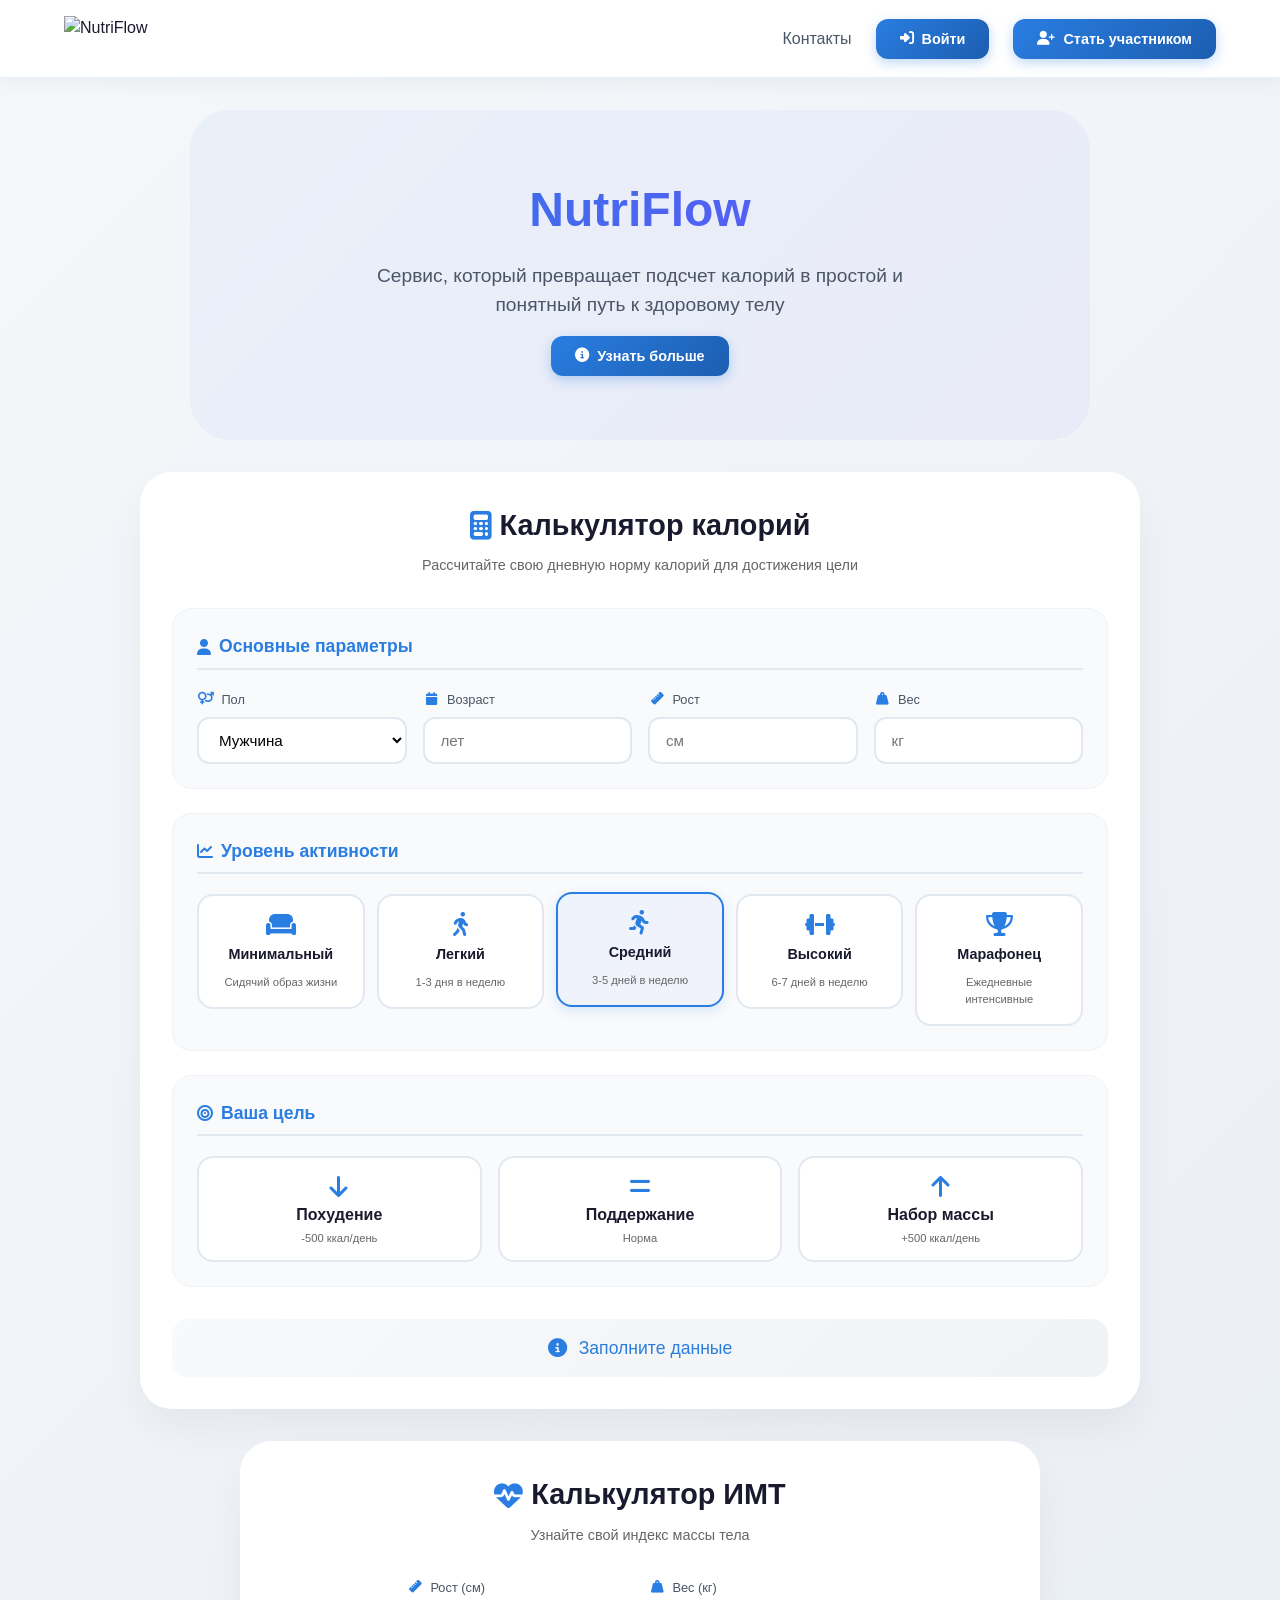
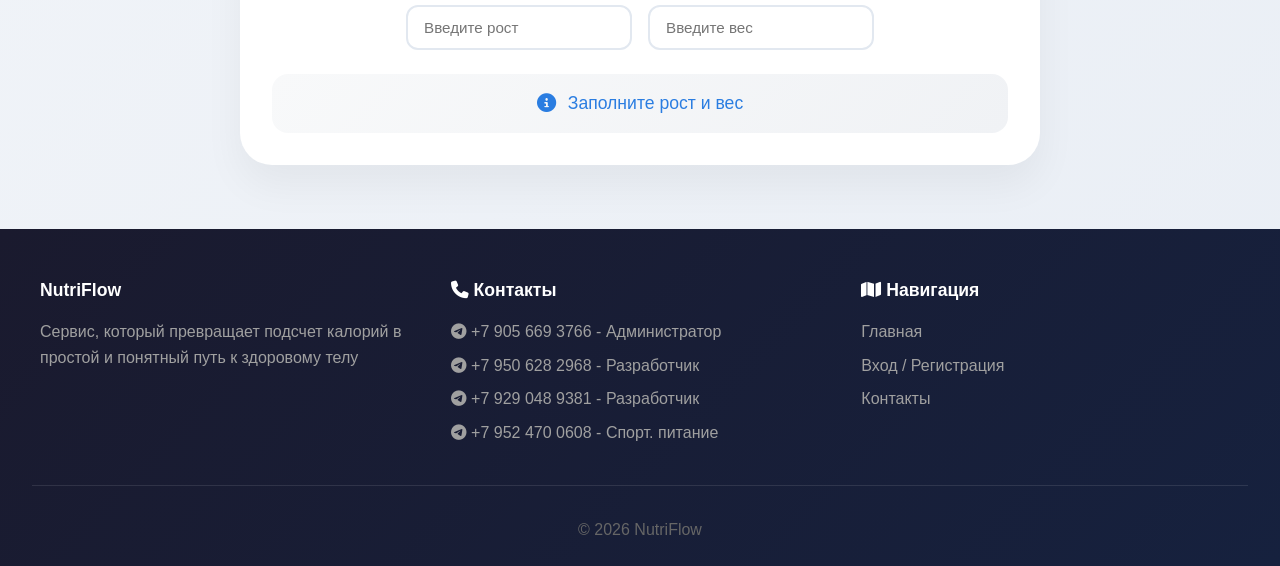
==== index.html @ 7f97b666 "Файлы сайта NutryFlow" ====
<!DOCTYPE html>
<html lang="ru">
<head>

    <meta charset="UTF-8">
    <title>NutriFlow - Здоровое питание и фитнес</title>
    <link rel="stylesheet" href="style.css">
    <link rel="icon" type="image/png" href="https://bowbokskvpwlpkggswao.supabase.co/storage/v1/object/public/image/favico.png">
    <link rel="stylesheet" href="https://cdnjs.cloudflare.com/ajax/libs/font-awesome/6.4.0/css/all.min.css">
</head>
<body>

<header>
        <div class="logo">
        <img src="https://bowbokskvpwlpkggswao.supabase.co/storage/v1/object/public/image/LOGO2.png" alt="NutriFlow">
    </div>
    <nav>
        <a href="#contacts" id="contactsLink">Контакты</a>
        <button class="btn btn-outline" onclick="location.href='login.html'"><i class="fas fa-sign-in-alt"></i> Войти</button>
        <button class="btn" onclick="location.href='login.html'"><i class="fas fa-user-plus"></i> Стать участником</button>
    </nav>
</header>

<section class="hero">
    <h1>NutriFlow</h1>
    <p>Cервис, который превращает подсчет калорий в простой и понятный путь к здоровому телу</p>
    <button class="btn" id="learnMoreBtn"><i class="fas fa-info-circle"></i> Узнать больше</button>
</section>

<section class="calculator">
    <div class="calculator-header">
        <h2><i class="fas fa-calculator"></i> Калькулятор калорий</h2>
        <p class="calculator-subtitle">Рассчитайте свою дневную норму калорий для достижения цели</p>
    </div>
    
    <div class="calculator-grid">
        <!-- Блок 1: Основные параметры -->
        <div class="calc-block">
            <h3><i class="fas fa-user"></i> Основные параметры</h3>
            <div class="input-group">
                <div class="input-field">
                    <label><i class="fas fa-venus-mars"></i> Пол</label>
                    <select id="gender">
                        <option value="male">Мужчина</option>
                        <option value="female">Женщина</option>
                    </select>
                </div>
                <div class="input-field">
                    <label><i class="fas fa-calendar"></i> Возраст</label>
                    <input type="number" id="age" placeholder="лет">
                </div>
                <div class="input-field">
                    <label><i class="fas fa-ruler"></i> Рост</label>
                    <input type="number" id="height" placeholder="см">
                </div>
                <div class="input-field">
                    <label><i class="fas fa-weight-hanging"></i> Вес</label>
                    <input type="number" id="weight" placeholder="кг">
                </div>
            </div>
        </div>

        <!-- Блок 2: Уровень активности -->
        <div class="calc-block">
            <h3><i class="fas fa-chart-line"></i> Уровень активности</h3>
            <div class="activity-options">
                <label class="activity-option">
                    <input type="radio" name="activity" value="1.2">
                    <span class="option-content">
                        <i class="fas fa-couch"></i>
                        <strong>Минимальный</strong>
                        <small>Сидячий образ жизни</small>
                    </span>
                </label>
                <label class="activity-option">
                    <input type="radio" name="activity" value="1.375">
                    <span class="option-content">
                        <i class="fas fa-walking"></i>
                        <strong>Легкий</strong>
                        <small>1-3 дня в неделю</small>
                    </span>
                </label>
                <label class="activity-option">
                    <input type="radio" name="activity" value="1.55" checked>
                    <span class="option-content">
                        <i class="fas fa-running"></i>
                        <strong>Средний</strong>
                        <small>3-5 дней в неделю</small>
                    </span>
                </label>
                <label class="activity-option">
                    <input type="radio" name="activity" value="1.725">
                    <span class="option-content">
                        <i class="fas fa-dumbbell"></i>
                        <strong>Высокий</strong>
                        <small>6-7 дней в неделю</small>
                    </span>
                </label>
                <label class="activity-option">
                    <input type="radio" name="activity" value="1.9">
                    <span class="option-content">
                        <i class="fas fa-trophy"></i>
                        <strong>Марафонец</strong>
                        <small>Ежедневные интенсивные</small>
                    </span>
                </label>
            </div>
        </div>

        <!-- Блок 3: Цель -->
        <div class="calc-block">
            <h3><i class="fas fa-bullseye"></i> Ваша цель</h3>
            <div class="goal-options">
                <button class="goal-btn" data-goal="lose" id="goalLose">
                    <i class="fas fa-arrow-down"></i>
                    <span>Похудение</span>
                    <small>-500 ккал/день</small>
                </button>
                <button class="goal-btn" data-goal="maintain" id="goalMaintain">
                    <i class="fas fa-equals"></i>
                    <span>Поддержание</span>
                    <small>Норма</small>
                </button>
                <button class="goal-btn" data-goal="gain" id="goalGain">
                    <i class="fas fa-arrow-up"></i>
                    <span>Набор массы</span>
                    <small>+500 ккал/день</small>
                </button>
            </div>
        </div>
    </div>
    
    <div class="calculator-action">
        </button>
        <div id="result" class="result-box">
            <i class="fas fa-info-circle"></i> Заполните данные
        </div>
    </div>
</section>

<section class="bmi">
    <div class="calculator-header">
        <h2><i class="fas fa-heartbeat"></i> Калькулятор ИМТ</h2>
        <p class="calculator-subtitle">Узнайте свой индекс массы тела</p>
    </div>
    
    <div class="bmi-inputs">
        <div class="input-field">
            <label><i class="fas fa-ruler"></i> Рост (см)</label>
            <input type="number" id="bmiHeight" placeholder="Введите рост">
        </div>
        <div class="input-field">
            <label><i class="fas fa-weight-hanging"></i> Вес (кг)</label>
            <input type="number" id="bmiWeight" placeholder="Введите вес">
        </div>
    </div>
    
    <div id="bmiResult" class="result-box">
        <i class="fas fa-info-circle"></i> Заполните рост и вес
    </div>
</section>

<!-- Модальное окно -->
<div id="infoModal" class="modal">
    <div class="modal-content">
        <div class="modal-header">
            <h2><i class="fas fa-info-circle"></i> Как работает калькулятор</h2>
            <span class="close-modal">&times;</span>
        </div>
        <div class="modal-body">
            <p>Калькулятор использует формулу Mifflin-St. Jeor для расчета базального обмена веществ (BMR) — количество калорий, необходимых организму в состоянии покоя.</p>
            
            <h3>Формула расчета:</h3>
            <div class="formula-card">
                <p><strong>Мужчины:</strong> BMR = 10 × вес(кг) + 6.25 × рост(см) - 5 × возраст(лет) + 5</p>
                <p><strong>Женщины:</strong> BMR = 10 × вес(кг) + 6.25 × рост(см) - 5 × возраст(лет) - 161</p>
            </div>
            
            <h3>Коэффициент активности:</h3>
            <ul class="info-list">
                <li><span class="badge">1.2</span> Минимальный — сидячий образ жизни</li>
                <li><span class="badge">1.375</span> Легкий — 1-3 дня в неделю</li>
                <li><span class="badge">1.55</span> Средний — 3-5 дней в неделю</li>
                <li><span class="badge">1.725</span> Высокий — 6-7 дней в неделю</li>
                <li><span class="badge">1.9</span> Марафонец — ежедневные интенсивные тренировки</li>
            </ul>
            
            <h3>Корректировка по цели:</h3>
            <ul class="info-list">
                <li><i class="fas fa-arrow-down"></i> Похудение: -500 ккал от суточной нормы</li>
                <li><i class="fas fa-arrow-up"></i> Набор массы: +500 ккал</li>
                <li><i class="fas fa-equals"></i> Поддержание: норма без изменений</li>
            </ul>
            
            <h3><i class="fas fa-weight-scale"></i> Индекс массы тела (ИМТ)</h3>
            <p>ИМТ = вес(кг) / (рост(м) × рост(м))</p>
            <div class="bmi-info">
                <span class="bmi-badge under">&lt; 18.5 — Недостаточный вес</span>
                <span class="bmi-badge normal">18.5–24.9 — Норма</span>
                <span class="bmi-badge over">25–29.9 — Избыточный вес</span>
                <span class="bmi-badge obese">≥ 30 — Ожирение</span>
            </div>
            
            <div class="info-note">
                <i class="fas fa-star"></i>
                <p><strong>Хотите сохранить результаты?</strong> Зарегистрируйтесь, чтобы отслеживать свой прогресс и получать персональные рекомендации!</p>
            </div>
        </div>
        <div class="modal-footer">
            <button class="btn close-modal-btn">Закрыть</button>
            <button class="btn btn-primary" onclick="location.href='login.html'"><i class="fas fa-user-plus"></i> Присоединиться</button>
        </div>
    </div>
</div>

<footer id="contacts">
    <div class="footer-content">
        <div class="footer-section">
            <h3>NutriFlow</h3>
            <p>Сервис, который превращает подсчет калорий в простой и понятный путь к здоровому телу</p>
        </div>
        <div class="footer-section">
            <h3><i class="fas fa-phone"></i> Контакты</h3>
            <p><i class="fab fa-telegram"></i> +7 905 669 3766 - Администратор</p>
            <p><i class="fab fa-telegram"></i> +7 950 628 2968 - Разработчик</p>
            <p><i class="fab fa-telegram"></i> +7 929 048 9381 - Разработчик</p>
            <p><i class="fab fa-telegram"></i> +7 952 470 0608 - Спорт. питание</p>
        </div>
        <div class="footer-section">
            <h3><i class="fas fa-map"></i> Навигация</h3>
            <p><a href="index.html">Главная</a></p>
            <p><a href="login.html">Вход / Регистрация</a></p>
            <p><a href="#contacts">Контакты</a></p>
        </div>
    </div>
    <div class="footer-bottom">
        <p>© 2026 NutriFlow</p>
    </div>
</footer>

<script>
    // ============================================
    // NutriFlow - Главная страница (неавторизованный пользователь)
    // Полностью переписанный скрипт
    // ============================================

    // ------------------- Глобальные переменные -------------------
    let currentGoal = 'maintain';

    // ------------------- DOM элементы -------------------
    const DOM = {
        // Элементы калькулятора калорий
        gender: document.getElementById('gender'),
        age: document.getElementById('age'),
        height: document.getElementById('height'),
        weight: document.getElementById('weight'),
        calcBtn: document.getElementById('calcCaloriesBtn'),
        result: document.getElementById('result'),
        
        // Элементы калькулятора ИМТ
        bmiHeight: document.getElementById('bmiHeight'),
        bmiWeight: document.getElementById('bmiWeight'),
        bmiBtn: document.getElementById('calcBmiBtn'),
        bmiResult: document.getElementById('bmiResult'),
        
        // Кнопки целей
        goalLose: document.getElementById('goalLose'),
        goalMaintain: document.getElementById('goalMaintain'),
        goalGain: document.getElementById('goalGain'),
        
        // Активность (радиокнопки)
        activityRadios: document.querySelectorAll('input[name="activity"]'),
        
        // Модальное окно
        modal: document.getElementById('infoModal'),
        learnMoreBtn: document.getElementById('learnMoreBtn'),
        closeModalBtns: document.querySelectorAll('.close-modal, .close-modal-btn')
    };

    // ------------------- Инициализация -------------------
    function init() {
        setupEventListeners();
        setupModal();
        setupContactsScroll();
    }

    // ------------------- Настройка обработчиков -------------------
    function setupEventListeners() {
        if (DOM.calcBtn) DOM.calcBtn.addEventListener('click', calculateCalories);
        if (DOM.bmiBtn) DOM.bmiBtn.addEventListener('click', calculateBMI);
        
        if (DOM.goalLose) DOM.goalLose.addEventListener('click', () => setGoal('lose'));
        if (DOM.goalMaintain) DOM.goalMaintain.addEventListener('click', () => setGoal('maintain'));
        if (DOM.goalGain) DOM.goalGain.addEventListener('click', () => setGoal('gain'));
        
        // Автоматический расчет при изменении полей
        const autoCalcFields = [DOM.age, DOM.height, DOM.weight];
        autoCalcFields.forEach(field => {
            if (field) {
                field.addEventListener('input', () => {
                    if (DOM.age.value && DOM.height.value && DOM.weight.value) {
                        calculateCalories();
                    }
                });
            }
        });
        
        // Автоматический расчет ИМТ
        [DOM.bmiHeight, DOM.bmiWeight].forEach(field => {
            if (field) {
                field.addEventListener('input', () => {
                    if (DOM.bmiHeight.value && DOM.bmiWeight.value) {
                        calculateBMI();
                    }
                });
            }
        });
        
        // При изменении активности пересчитываем калории
        DOM.activityRadios.forEach(radio => {
            radio.addEventListener('change', () => {
                if (DOM.age.value && DOM.height.value && DOM.weight.value) {
                    calculateCalories();
                }
            });
        });
    }

    // ------------------- Установка цели -------------------
    function setGoal(goal) {
        currentGoal = goal;
        
        if (DOM.goalLose) DOM.goalLose.classList.toggle('active', goal === 'lose');
        if (DOM.goalMaintain) DOM.goalMaintain.classList.toggle('active', goal === 'maintain');
        if (DOM.goalGain) DOM.goalGain.classList.toggle('active', goal === 'gain');
        
        if (DOM.age.value && DOM.height.value && DOM.weight.value) {
            calculateCalories();
        }
    }

    // Получение выбранного уровня активности
    function getActivityValue() {
        const selected = document.querySelector('input[name="activity"]:checked');
        return selected ? parseFloat(selected.value) : 1.55;
    }

    // ------------------- Расчет калорий -------------------
    function calculateCalories() {
        const gender = DOM.gender?.value;
        const age = parseInt(DOM.age?.value);
        const height = parseInt(DOM.height?.value);
        const weight = parseInt(DOM.weight?.value);
        const activity = getActivityValue();
        
        if (!age || !height || !weight) {
            showResult('result', 'warning', 'Заполните все поля (возраст, рост, вес)');
            return;
        }
        
        if (age <= 0 || height <= 0 || weight <= 0) {
            showResult('result', 'warning', 'Значения должны быть больше нуля');
            return;
        }
        
        if (age > 120) {
            showResult('result', 'warning', 'Пожалуйста, введите корректный возраст');
            return;
        }
        
        let bmr;
        if (gender === 'male') {
            bmr = 10 * weight + 6.25 * height - 5 * age + 5;
        } else {
            bmr = 10 * weight + 6.25 * height - 5 * age - 161;
        }
        
        let calories = bmr * activity;
        
        const goalAdjustments = { lose: -500, gain: 500, maintain: 0 };
        calories += goalAdjustments[currentGoal] || 0;
        calories = Math.max(calories, 1200);
        
        const goalText = { lose: 'для похудения', gain: 'для набора массы', maintain: 'для поддержания веса' };
        
        showResult('result', 'success', `
            <i class="fas fa-fire"></i> 
            Ваша дневная норма: <strong>${Math.round(calories)}</strong> ккал 
            <span style="font-size:0.8rem; opacity:0.8;">${goalText[currentGoal]}</span>
        `);
    }

    // ------------------- Расчет ИМТ -------------------
    function calculateBMI() {
        const height = parseInt(DOM.bmiHeight?.value);
        const weight = parseInt(DOM.bmiWeight?.value);
        
        if (!height || !weight) {
            showResult('bmiResult', 'warning', 'Заполните рост и вес');
            return;
        }
        
        if (height <= 0 || weight <= 0) {
            showResult('bmiResult', 'warning', 'Значения должны быть больше нуля');
            return;
        }
        
        if (height > 300 || weight > 500) {
            showResult('bmiResult', 'warning', 'Пожалуйста, введите корректные значения');
            return;
        }
        
        const heightMeters = height / 100;
        const bmi = weight / (heightMeters * heightMeters);
        
        let category, icon, color;
        if (bmi < 18.5) {
            category = 'Недостаточный вес';
            icon = 'fa-exclamation-circle';
            color = '#856404';
        } else if (bmi < 25) {
            category = 'Нормальный вес';
            icon = 'fa-smile';
            color = '#28a745';
        } else if (bmi < 30) {
            category = 'Избыточный вес';
            icon = 'fa-exclamation-triangle';
            color = '#fd7e14';
        } else {
            category = 'Ожирение';
            icon = 'fa-heartbeat';
            color = '#dc3545';
        }
        
        showResult('bmiResult', 'success', `
            <i class="fas ${icon}" style="color: ${color};"></i> 
            Ваш ИМТ: <strong>${bmi.toFixed(1)}</strong> 
            <span style="background: ${color}20; color: ${color}; padding: 0.2rem 0.6rem; border-radius: 20px; font-size:0.8rem;">${category}</span>
        `);
    }

    // ------------------- Вывод результата -------------------
    function showResult(elementId, type, message) {
        const element = document.getElementById(elementId);
        if (!element) return;
        
        const styles = {
            warning: { background: '#fff3cd', color: '#856404' },
            success: { background: '#e8f0fe', color: '#2a7de1' }
        };
        
        const style = styles[type] || styles.success;
        
        element.innerHTML = message;
        element.style.background = style.background;
        element.style.color = style.color;
        element.style.padding = '1rem';
        element.style.borderRadius = '16px';
        element.style.display = 'block';
    }

    // ------------------- Модальное окно -------------------
    function setupModal() {
        if (!DOM.modal) return;
        
        if (DOM.learnMoreBtn) {
            DOM.learnMoreBtn.addEventListener('click', () => DOM.modal.classList.add('show'));
        }
        
        DOM.closeModalBtns.forEach(btn => {
            btn.addEventListener('click', () => DOM.modal.classList.remove('show'));
        });
        
        window.addEventListener('click', (e) => {
            if (e.target === DOM.modal) DOM.modal.classList.remove('show');
        });
    }

    // ------------------- Прокрутка к контактам -------------------
    function setupContactsScroll() {
        const contactsLink = document.getElementById('contactsLink');
        if (contactsLink) {
            contactsLink.addEventListener('click', (e) => {
                e.preventDefault();
                const footer = document.querySelector('footer');
                if (footer) {
                    footer.scrollIntoView({ behavior: 'smooth' });
                }
            });
        }
    }

    // ------------------- Запуск -------------------
    document.addEventListener('DOMContentLoaded', init);
</script>
</body>
</html>
---- style.css ----
/* ===== RESET & BASE ===== */
* {
    margin: 0;
    padding: 0;
    box-sizing: border-box;
}

body {
    font-family: 'Inter', -apple-system, BlinkMacSystemFont, 'Segoe UI', Roboto, sans-serif;
    background: linear-gradient(135deg, #f5f7fa 0%, #e9eef5 100%);
    color: #1a1a2e;
    line-height: 1.5;
    min-height: 100vh;
}

/* ===== HEADER ===== */
header {
    display: flex;
    justify-content: space-between;
    align-items: center;
    padding: 1rem 5%;
    background: rgba(255, 255, 255, 0.95);
    backdrop-filter: blur(10px);
    box-shadow: 0 4px 20px rgba(0, 0, 0, 0.05);
    position: sticky;
    top: 0;
    z-index: 1000;
    border-bottom: 1px solid rgba(42, 125, 225, 0.1);
}

.logo {
    display: flex;
    align-items: center;
}

.logo img {
    height: 45px;
    width: auto;
    transition: transform 0.3s ease;
}

.logo img:hover {
    transform: scale(1.05);
}

nav {
    display: flex;
    align-items: center;
    gap: 1.5rem;
    flex-wrap: wrap;
}

nav a {
    text-decoration: none;
    color: #4a5568;
    font-weight: 500;
    transition: all 0.3s ease;
    position: relative;
}

nav a:hover,
nav a.active {
    color: #2a7de1;
}

nav a::after {
    content: '';
    position: absolute;
    bottom: -5px;
    left: 0;
    width: 0;
    height: 2px;
    background: linear-gradient(135deg, #2a7de1, #6b4eff);
    transition: width 0.3s ease;
}

nav a:hover::after,
nav a.active::after {
    width: 100%;
}

/* ===== BUTTONS ===== */
.btn {
    background: linear-gradient(135deg, #2a7de1, #1c5eb0);
    color: white;
    border: none;
    padding: 0.75rem 1.5rem;
    border-radius: 12px;
    cursor: pointer;
    font-size: 0.9rem;
    font-weight: 600;
    transition: all 0.3s ease;
    box-shadow: 0 4px 12px rgba(42, 125, 225, 0.3);
    display: inline-flex;
    align-items: center;
    gap: 0.5rem;
}

.btn:hover {
    transform: translateY(-2px);
    box-shadow: 0 6px 20px rgba(42, 125, 225, 0.4);
}

.btn:active {
    transform: translateY(0);
}

/* ===== HERO SECTION ===== */
.hero {
    text-align: center;
    padding: 4rem 2rem;
    max-width: 900px;
    margin: 2rem auto;
    background: linear-gradient(135deg, rgba(42, 125, 225, 0.05), rgba(107, 78, 255, 0.05));
    border-radius: 40px;
}

.hero h1 {
    font-size: 3rem;
    font-weight: 800;
    background: linear-gradient(135deg, #2a7de1, #6b4eff);
    -webkit-background-clip: text;
    background-clip: text;
    color: transparent;
    margin-bottom: 1rem;
}

.hero p {
    font-size: 1.2rem;
    color: #4a5568;
    max-width: 600px;
    margin: 1rem auto;
}

/* ===== CALCULATOR SECTION ===== */
.calculator,
.bmi {
    text-align: center;
    padding: 2rem;
    max-width: 800px;
    margin: 2rem auto;
    background: white;
    border-radius: 32px;
    box-shadow: 0 20px 40px rgba(0, 0, 0, 0.05);
    transition: transform 0.3s ease;
}

.calculator:hover,
.bmi:hover {
    transform: translateY(-5px);
}

.calculator h2,
.bmi h2 {
    font-size: 1.8rem;
    font-weight: 700;
    color: #1a1a2e;
    margin-bottom: 1.5rem;
    display: flex;
    align-items: center;
    justify-content: center;
    gap: 0.5rem;
}

.calculator h2 i,
.bmi h2 i {
    color: #2a7de1;
}

.inputs,
.goals,
.bmi-inputs {
    display: flex;
    justify-content: center;
    gap: 1rem;
    margin-bottom: 1.5rem;
    flex-wrap: wrap;
}

input,
select {
    padding: 0.75rem 1rem;
    border-radius: 12px;
    border: 2px solid #e2e8f0;
    font-size: 1rem;
    transition: all 0.3s ease;
    background: white;
    flex: 1;
    min-width: 120px;
}

input:focus,
select:focus {
    outline: none;
    border-color: #2a7de1;
    box-shadow: 0 0 0 3px rgba(42, 125, 225, 0.1);
}

.goals button {
    padding: 0.75rem 1.5rem;
    border-radius: 40px;
    border: 2px solid #e2e8f0;
    background: white;
    cursor: pointer;
    font-weight: 600;
    transition: all 0.3s ease;
    flex: 1;
}

.goals button:hover,
.goals button.active {
    background: linear-gradient(135deg, #2a7de1, #6b4eff);
    border-color: transparent;
    color: white;
    transform: translateY(-2px);
}

.result-box {
    margin-top: 1.5rem;
    padding: 1rem;
    font-size: 1.2rem;
    background: linear-gradient(135deg, #f8f9fa, #f0f2f5);
    border-radius: 16px;
    color: #2a7de1;
    font-weight: 500;
}

.result-box strong {
    font-size: 1.5rem;
    color: #2a7de1;
}

/* ===== MODAL WINDOW ===== */
.modal {
    display: none;
    position: fixed;
    top: 0;
    left: 0;
    width: 100%;
    height: 100%;
    background: rgba(0, 0, 0, 0.8);
    z-index: 2000;
    align-items: center;
    justify-content: center;
    opacity: 0;
    transition: opacity 0.3s ease;
}

.modal.show {
    display: flex;
    opacity: 1;
}

.modal-content {
    background: white;
    max-width: 700px;
    width: 90%;
    max-height: 85vh;
    border-radius: 32px;
    overflow: hidden;
    animation: modalSlideIn 0.3s ease;
}

@keyframes modalSlideIn {
    from {
        transform: translateY(-50px);
        opacity: 0;
    }
    to {
        transform: translateY(0);
        opacity: 1;
    }
}

.modal-header {
    display: flex;
    justify-content: space-between;
    align-items: center;
    padding: 1.5rem;
    background: linear-gradient(135deg, #2a7de1, #6b4eff);
    color: white;
}

.modal-header h2 {
    margin: 0;
    font-size: 1.5rem;
    color: white;
    display: flex;
    align-items: center;
    gap: 0.5rem;
}

.close-modal {
    font-size: 2rem;
    cursor: pointer;
    transition: transform 0.3s;
    line-height: 1;
}

.close-modal:hover {
    transform: scale(1.1);
}

.modal-body {
    padding: 1.5rem;
    max-height: 60vh;
    overflow-y: auto;
}

.modal-body h3 {
    margin: 1.5rem 0 0.75rem;
    color: #2a7de1;
    display: flex;
    align-items: center;
    gap: 0.5rem;
}

.modal-body p {
    color: #4a5568;
    line-height: 1.6;
    margin-bottom: 0.75rem;
}

.formula-card {
    background: #f8f9fa;
    padding: 1rem;
    border-radius: 16px;
    margin: 1rem 0;
    border-left: 4px solid #2a7de1;
}

.info-list {
    list-style: none;
    padding: 0;
    margin: 0.75rem 0;
}

.info-list li {
    padding: 0.5rem 0;
    display: flex;
    align-items: center;
    gap: 0.75rem;
    border-bottom: 1px solid #e2e8f0;
}

.badge {
    background: #2a7de1;
    color: white;
    padding: 0.2rem 0.6rem;
    border-radius: 20px;
    font-size: 0.8rem;
    font-weight: 600;
    min-width: 45px;
    text-align: center;
}

.bmi-info {
    display: flex;
    flex-wrap: wrap;
    gap: 0.5rem;
    margin-top: 1rem;
}

.bmi-badge {
    padding: 0.5rem 1rem;
    border-radius: 20px;
    font-size: 0.8rem;
    font-weight: 500;
}

.bmi-badge.under { background: #fff3cd; color: #856404; }
.bmi-badge.normal { background: #d4edda; color: #155724; }
.bmi-badge.over { background: #fff3cd; color: #856404; }
.bmi-badge.obese { background: #f8d7da; color: #721c24; }

.modal-footer {
    padding: 1rem 1.5rem;
    border-top: 1px solid #e2e8f0;
    text-align: right;
}

/* ===== FOOTER ===== */
footer {
    background: linear-gradient(135deg, #1a1a2e, #16213e);
    color: white;
    padding: 3rem 2rem 1.5rem;
    margin-top: 4rem;
}

.footer-content {
    max-width: 1200px;
    margin: 0 auto;
    display: grid;
    grid-template-columns: repeat(auto-fit, minmax(250px, 1fr));
    gap: 2rem;
}

.footer-section h3 {
    color: white;
    margin-bottom: 1rem;
    font-size: 1.1rem;
}

.footer-section p {
    color: #a0a0a0;
    line-height: 1.6;
    margin-bottom: 0.5rem;
}

.footer-section a {
    color: #a0a0a0;
    text-decoration: none;
    transition: color 0.3s;
}

.footer-section a:hover {
    color: #2a7de1;
}

.footer-bottom {
    text-align: center;
    padding-top: 2rem;
    margin-top: 2rem;
    border-top: 1px solid rgba(255, 255, 255, 0.1);
    color: #666;
}

/* ===== PROFILE PAGE (сохраняем существующие стили) ===== */
.profile-main {
    max-width: 1400px;
    margin: 2rem auto;
    padding: 0 2rem;
}

.profile-grid {
    display: grid;
    grid-template-columns: repeat(3, 1fr);
    gap: 1.5rem;
    margin-bottom: 2rem;
}

.profile-card {
    background: white;
    border-radius: 24px;
    padding: 1.5rem;
    box-shadow: 0 10px 30px rgba(0, 0, 0, 0.05);
    transition: all 0.3s ease;
}

.profile-card:hover {
    transform: translateY(-5px);
}

.card-header {
    display: flex;
    justify-content: space-between;
    align-items: center;
    margin-bottom: 1.5rem;
    padding-bottom: 1rem;
    border-bottom: 2px solid #f0f0f0;
}

.edit-toggle {
    background: none;
    border: none;
    color: #2a7de1;
    cursor: pointer;
    font-size: 0.85rem;
    padding: 0.5rem 1rem;
    border-radius: 20px;
    transition: all 0.3s;
}

.edit-toggle:hover {
    background: #eef2f7;
}

.form-group {
    margin-bottom: 1rem;
}

.form-row {
    display: grid;
    grid-template-columns: 1fr 1fr;
    gap: 1rem;
    margin-bottom: 1rem;
}

.form-group label {
    display: block;
    font-size: 0.8rem;
    color: #666;
    margin-bottom: 0.25rem;
}

.form-group input,
.form-group select {
    width: 100%;
    padding: 0.75rem;
    border: 2px solid #e2e8f0;
    border-radius: 12px;
    font-size: 0.9rem;
}

.result-item {
    text-align: center;
    padding: 1.5rem;
    background: linear-gradient(135deg, #f8f9fa, #f0f2f5);
    border-radius: 20px;
    margin-bottom: 1rem;
}

.result-value {
    font-size: 2.5rem;
    font-weight: bold;
    background: linear-gradient(135deg, #2a7de1, #6b4eff);
    -webkit-background-clip: text;
    background-clip: text;
    color: transparent;
}

.calorie-box {
    text-align: center;
    padding: 1.5rem;
    background: linear-gradient(135deg, #2a7de1, #6b4eff);
    border-radius: 20px;
    color: white;
    margin-bottom: 1.5rem;
}

.calorie-value {
    font-size: 2.5rem;
    font-weight: bold;
}

.macros-grid {
    display: grid;
    grid-template-columns: repeat(3, 1fr);
    gap: 1rem;
    margin-bottom: 1.5rem;
}

.macro-item {
    display: flex;
    align-items: center;
    gap: 0.75rem;
    padding: 1rem;
    border-radius: 16px;
    transition: transform 0.3s;
}

.macro-item:hover {
    transform: translateY(-3px);
}

.macro-item.protein { background: linear-gradient(135deg, #ff6b6b, #ff4d4d); color: white; }
.macro-item.carbs { background: linear-gradient(135deg, #4ecdc4, #2cb1a8); color: white; }
.macro-item.fats { background: linear-gradient(135deg, #ffe66d, #ffd93d); color: #333; }

.macro-value {
    font-size: 1.2rem;
    font-weight: bold;
}

.info-grid {
    display: grid;
    grid-template-columns: repeat(3, 1fr);
    gap: 1.5rem;
    margin-top: 2rem;
}

.info-block {
    background: white;
    border-radius: 20px;
    padding: 1.5rem;
    box-shadow: 0 5px 15px rgba(0, 0, 0, 0.05);
}

.bmi-scale {
    display: flex;
    gap: 0.5rem;
    margin-top: 1rem;
}

.bmi-scale-item {
    flex: 1;
    text-align: center;
    padding: 0.5rem;
    font-size: 0.7rem;
    border-radius: 8px;
    color: white;
}

.bmi-scale-item.under { background: #856404; }
.bmi-scale-item.normal { background: #28a745; }
.bmi-scale-item.over { background: #fd7e14; }
.bmi-scale-item.obese { background: #dc3545; }

/* ===== SUPPLEMENTS & MARATHONS ===== */
.supplements-categories,
.goals-grid {
    display: grid;
    grid-template-columns: repeat(auto-fit, minmax(280px, 1fr));
    gap: 1.5rem;
}

.category-card,
.goal-card {
    background: white;
    border-radius: 20px;
    padding: 2rem;
    text-align: center;
    cursor: pointer;
    transition: all 0.3s ease;
    box-shadow: 0 5px 20px rgba(0, 0, 0, 0.05);
}

.category-card:hover,
.goal-card:hover {
    transform: translateY(-5px);
    box-shadow: 0 15px 35px rgba(42, 125, 225, 0.2);
}

.category-icon i,
.goal-icon {
    font-size: 2.5rem;
    color: #2a7de1;
    margin-bottom: 1rem;
}

/* ===== MARATHON DETAIL PAGE ===== */
.program-hero {
    background: linear-gradient(135deg, #2a7de1, #1c5eb0);
    padding: 3rem 2rem;
    color: white;
    text-align: center;
}

.program-container {
    max-width: 1000px;
    margin: 0 auto;
}

.back-link {
    display: inline-flex;
    align-items: center;
    gap: 0.5rem;
    color: white;
    text-decoration: none;
    margin-bottom: 1.5rem;
    opacity: 0.9;
    transition: opacity 0.3s;
}

.back-link:hover {
    opacity: 1;
}

.program-content {
    padding: 3rem 2rem;
    background: #f8f9fa;
}

.week-block {
    background: white;
    border-radius: 24px;
    padding: 2rem;
    margin-bottom: 2rem;
    box-shadow: 0 5px 20px rgba(0, 0, 0, 0.05);
}

.week-block h2 {
    color: #2a7de1;
    margin-bottom: 1.5rem;
}

.day-block {
    margin-bottom: 1.5rem;
    padding: 1.5rem;
    background: #f8f9fa;
    border-radius: 16px;
}

.day-block h3 {
    color: #333;
    margin-bottom: 0.75rem;
}

.day-block ul {
    list-style: none;
    padding: 0;
}

.day-block li {
    padding: 0.5rem 0;
    padding-left: 1.5rem;
    position: relative;
    color: #555;
}

.day-block li:before {
    content: "✓";
    color: #2a7de1;
    position: absolute;
    left: 0;
}

/* ===== RESPONSIVE ===== */
@media (max-width: 1024px) {
    .profile-grid {
        grid-template-columns: repeat(2, 1fr);
    }
    .info-grid {
        grid-template-columns: repeat(2, 1fr);
    }
}

@media (max-width: 768px) {
    header {
        flex-direction: column;
        gap: 1rem;
        padding: 1rem;
    }
    
    nav {
        justify-content: center;
        gap: 1rem;
    }
    
    .hero h1 {
        font-size: 2rem;
    }
    
    .hero p {
        font-size: 1rem;
    }
    
    .calculator,
    .bmi {
        margin: 1rem;
        padding: 1.5rem;
    }
    
    .profile-grid,
    .info-grid {
        grid-template-columns: 1fr;
    }
    
    .form-row {
        grid-template-columns: 1fr;
    }
    
    .macros-grid {
        grid-template-columns: 1fr;
    }
    
    .inputs,
    .goals,
    .bmi-inputs {
        flex-direction: column;
    }
    
    .goals button {
        width: 100%;
    }
    
    .modal-content {
        width: 95%;
    }
}

/* ===== ANIMATIONS ===== */
@keyframes fadeInUp {
    from {
        opacity: 0;
        transform: translateY(30px);
    }
    to {
        opacity: 1;
        transform: translateY(0);
    }
}

.hero,
.calculator,
.bmi,
.card {
    animation: fadeInUp 0.6s ease-out;
}

/* ===== SUPPLEMENTS PAGE EXTRA STYLES ===== */
.supplements-hero {
    text-align: center;
    padding: 3rem 2rem;
    background: linear-gradient(135deg, #2a7de1, #6b4eff);
    color: white;
    border-radius: 0 0 40px 40px;
}

.supplements-hero h1 {
    color: white;
    background: none;
    -webkit-background-clip: unset;
    background-clip: unset;
}

.supplements-categories {
    display: grid;
    grid-template-columns: repeat(auto-fit, minmax(280px, 1fr));
    gap: 1.5rem;
    padding: 2rem;
    max-width: 1200px;
    margin: 0 auto;
}

.category-card {
    background: white;
    border-radius: 24px;
    padding: 2rem;
    text-align: center;
    cursor: pointer;
    transition: all 0.3s ease;
    box-shadow: 0 5px 20px rgba(0, 0, 0, 0.05);
}

.category-card:hover {
    transform: translateY(-5px);
    box-shadow: 0 15px 35px rgba(42, 125, 225, 0.2);
}

.category-icon i {
    font-size: 3rem;
    color: #2a7de1;
    margin-bottom: 1rem;
}

.category-card h3 {
    font-size: 1.3rem;
    margin-bottom: 0.5rem;
    color: #1a1a2e;
}

.category-card p {
    color: #666;
    font-size: 0.9rem;
}

/* ===== DASHBOARD PAGE (SUPPLEMENTS DETAIL) ===== */
.dashboard-hero {
    background: linear-gradient(135deg, #2a7de1, #6b4eff);
    padding: 2rem;
    color: white;
    text-align: center;
}

.products-grid {
    display: grid;
    grid-template-columns: repeat(auto-fill, minmax(320px, 1fr));
    gap: 1.5rem;
    padding: 2rem;
    max-width: 1400px;
    margin: 0 auto;
}

.product-card {
    background: white;
    border-radius: 24px;
    overflow: hidden;
    transition: all 0.3s ease;
    box-shadow: 0 5px 20px rgba(0, 0, 0, 0.05);
}

.product-card:hover {
    transform: translateY(-5px);
    box-shadow: 0 15px 35px rgba(0, 0, 0, 0.1);
}

.product-image {
    height: 220px;
    overflow: hidden;
    background: #f5f5f5;
    display: flex;
    align-items: center;
    justify-content: center;
}

.product-image img {
    width: 100%;
    height: 100%;
    object-fit: cover;
    transition: transform 0.3s;
}

.product-card:hover .product-image img {
    transform: scale(1.05);
}

.product-info {
    padding: 1.5rem;
}

.product-title {
    font-size: 1.1rem;
    font-weight: 700;
    margin-bottom: 0.75rem;
    color: #1a1a2e;
}

.product-description {
    font-size: 0.85rem;
    color: #666;
    margin-bottom: 1rem;
    line-height: 1.5;
}

.product-links {
    display: flex;
    gap: 0.75rem;
}

.ozon-link,
.wb-link {
    display: inline-flex;
    align-items: center;
    gap: 0.5rem;
    padding: 0.5rem 1rem;
    border-radius: 10px;
    text-decoration: none;
    font-size: 0.8rem;
    font-weight: 500;
    transition: all 0.3s;
}

.ozon-link {
    background: #005bff;
    color: white;
}

.ozon-link:hover {
    background: #0040b3;
    transform: translateY(-2px);
}

.wb-link {
    background: #9b59b6;
    color: white;
}

.wb-link:hover {
    background: #7d3c98;
    transform: translateY(-2px);
}

/* ===== MARATHONS PAGE ===== */
.marathons-hero {
    text-align: center;
    padding: 4rem 2rem;
    background: linear-gradient(135deg, #2a7de1, #6b4eff);
    color: white;
}

.marathons-hero h1 {
    color: white;
    background: none;
    -webkit-background-clip: unset;
    margin-bottom: 1rem;
}

.marathons-hero p {
    font-size: 1.1rem;
    opacity: 0.9;
}

.marathons-selector {
    padding: 3rem 2rem;
    max-width: 1200px;
    margin: 0 auto;
}

.goals-grid {
    display: grid;
    grid-template-columns: repeat(auto-fit, minmax(320px, 1fr));
    gap: 2rem;
}

.goal-card-link {
    text-decoration: none;
}

.goal-card {
    background: white;
    border-radius: 24px;
    padding: 2rem;
    text-align: center;
    transition: all 0.3s ease;
    box-shadow: 0 5px 20px rgba(0, 0, 0, 0.05);
}

.goal-card:hover {
    transform: translateY(-5px);
    box-shadow: 0 15px 35px rgba(42, 125, 225, 0.2);
}

.goal-icon {
    font-size: 3rem;
    margin-bottom: 1rem;
}

.goal-card h3 {
    font-size: 1.4rem;
    margin-bottom: 0.75rem;
    color: #1a1a2e;
}

.goal-card p {
    color: #666;
    line-height: 1.5;
}

/* ===== MARATHON DETAIL PAGE ===== */
.program-hero {
    background: linear-gradient(135deg, #2a7de1, #6b4eff);
    padding: 3rem 2rem;
    color: white;
    text-align: center;
}

.program-hero h1 {
    color: white;
    background: none;
    margin-bottom: 1rem;
}

.program-container {
    max-width: 1000px;
    margin: 0 auto;
}

.back-link {
    display: inline-flex;
    align-items: center;
    gap: 0.5rem;
    color: white;
    text-decoration: none;
    margin-bottom: 1.5rem;
    opacity: 0.9;
    transition: opacity 0.3s;
}

.back-link:hover {
    opacity: 1;
}

.program-content {
    padding: 3rem 2rem;
    background: #f8f9fa;
}

.program-info {
    display: grid;
    grid-template-columns: 1fr 1fr;
    gap: 1.5rem;
    margin-bottom: 3rem;
}

.info-card {
    background: white;
    border-radius: 20px;
    padding: 1.5rem;
    box-shadow: 0 5px 15px rgba(0, 0, 0, 0.05);
}

.info-card h3 {
    color: #2a7de1;
    margin-bottom: 0.75rem;
    display: flex;
    align-items: center;
    gap: 0.5rem;
}

.info-card p {
    color: #555;
    line-height: 1.6;
}

.week-block {
    background: white;
    border-radius: 24px;
    padding: 2rem;
    margin-bottom: 2rem;
    box-shadow: 0 5px 20px rgba(0, 0, 0, 0.05);
}

.week-block h2 {
    color: #2a7de1;
    margin-bottom: 1.5rem;
    padding-bottom: 0.75rem;
    border-bottom: 2px solid #e0e0e0;
    display: flex;
    align-items: center;
    gap: 0.5rem;
}

.day-block {
    margin-bottom: 1.5rem;
    padding: 1.5rem;
    background: #f8f9fa;
    border-radius: 16px;
}

.day-block h3 {
    color: #333;
    margin-bottom: 1rem;
    font-size: 1.1rem;
}

.rest-note {
    color: #2a7de1;
    font-size: 0.9rem;
    margin-bottom: 1rem;
    font-style: italic;
}

.day-block ul {
    list-style: none;
    padding: 0;
}

.day-block li {
    padding: 0.5rem 0;
    padding-left: 1.75rem;
    position: relative;
    color: #555;
}

.day-block li:before {
    content: "✓";
    color: #2a7de1;
    position: absolute;
    left: 0;
    font-weight: bold;
}

.notes-block {
    background: #e8f0fe;
    border-radius: 16px;
    padding: 1.25rem;
    margin: 1rem 0;
}

.notes-block ul {
    margin: 0;
    padding-left: 1.25rem;
}

.notes-block li {
    padding: 0.25rem 0;
    color: #2a7de1;
}

.notes-block li:before {
    content: "💡";
    color: #2a7de1;
    position: absolute;
    left: -1.25rem;
}

.extra-block {
    background: white;
    border-radius: 24px;
    padding: 2rem;
    margin-top: 2rem;
    box-shadow: 0 5px 20px rgba(0, 0, 0, 0.05);
}

.extra-block h2 {
    color: #2a7de1;
    margin-bottom: 1.5rem;
    display: flex;
    align-items: center;
    gap: 0.5rem;
}

.extra-block ul {
    list-style: none;
    padding: 0;
}

.extra-block li {
    padding: 0.75rem 0;
    border-bottom: 1px solid #e0e0e0;
    color: #555;
    display: flex;
    align-items: center;
    gap: 0.75rem;
}

.extra-block li:last-child {
    border-bottom: none;
}

.extra-block li i {
    color: #2a7de1;
    width: 24px;
}

/* ===== PROFILE PAGE EXTRA STYLES ===== */
.profile-main {
    max-width: 1400px;
    margin: 2rem auto;
    padding: 0 2rem;
}

.profile-grid {
    display: grid;
    grid-template-columns: repeat(3, 1fr);
    gap: 1.5rem;
    margin-bottom: 2rem;
}

.profile-card {
    background: white;
    border-radius: 24px;
    padding: 1.5rem;
    box-shadow: 0 10px 30px rgba(0, 0, 0, 0.05);
    transition: all 0.3s ease;
}

.profile-card:hover {
    transform: translateY(-5px);
}

.card-header {
    display: flex;
    justify-content: space-between;
    align-items: center;
    margin-bottom: 1.5rem;
    padding-bottom: 1rem;
    border-bottom: 2px solid #f0f0f0;
}

.card-header h2 {
    font-size: 1.3rem;
    margin: 0;
    display: flex;
    align-items: center;
    gap: 0.5rem;
}

.edit-toggle {
    background: none;
    border: none;
    color: #2a7de1;
    cursor: pointer;
    font-size: 0.85rem;
    padding: 0.5rem 1rem;
    border-radius: 20px;
    transition: all 0.3s;
    display: flex;
    align-items: center;
    gap: 0.5rem;
}

.edit-toggle:hover {
    background: #eef2f7;
}

.form-group {
    margin-bottom: 1rem;
}

.form-row {
    display: grid;
    grid-template-columns: 1fr 1fr;
    gap: 1rem;
    margin-bottom: 1rem;
}

.form-group label {
    display: block;
    font-size: 0.8rem;
    color: #666;
    margin-bottom: 0.25rem;
}

.form-group label i {
    color: #2a7de1;
    width: 20px;
}

.form-group input,
.form-group select {
    width: 100%;
    padding: 0.75rem;
    border: 2px solid #e2e8f0;
    border-radius: 12px;
    font-size: 0.9rem;
    transition: all 0.3s;
}

.form-group input:focus,
.form-group select:focus {
    border-color: #2a7de1;
    outline: none;
    box-shadow: 0 0 0 3px rgba(42, 125, 225, 0.1);
}

.form-group input:disabled,
.form-group select:disabled {
    background: #f8f9fa;
    color: #333;
}

.btn-save {
    width: 100%;
    margin-top: 1.5rem;
    background: linear-gradient(135deg, #2a7de1, #1c5eb0);
    color: white;
    border: none;
    padding: 0.75rem;
    border-radius: 12px;
    font-size: 1rem;
    font-weight: 600;
    cursor: pointer;
    transition: all 0.3s;
    display: flex;
    align-items: center;
    justify-content: center;
    gap: 0.5rem;
}

.btn-save:hover {
    transform: translateY(-2px);
    box-shadow: 0 6px 20px rgba(42, 125, 225, 0.4);
}

/* Results Card */
.results-card h2,
.goal-card h2 {
    font-size: 1.3rem;
    margin-bottom: 1.5rem;
    padding-bottom: 1rem;
    border-bottom: 2px solid #f0f0f0;
    display: flex;
    align-items: center;
    gap: 0.5rem;
}

.result-item {
    text-align: center;
    padding: 1.5rem;
    background: linear-gradient(135deg, #f8f9fa, #f0f2f5);
    border-radius: 20px;
    margin-bottom: 1rem;
}

.result-label {
    font-size: 0.85rem;
    color: #666;
    margin-bottom: 0.5rem;
    display: flex;
    align-items: center;
    justify-content: center;
    gap: 0.5rem;
}

.result-value {
    font-size: 2.5rem;
    font-weight: bold;
    background: linear-gradient(135deg, #2a7de1, #6b4eff);
    -webkit-background-clip: text;
    background-clip: text;
    color: transparent;
}

.result-unit {
    font-size: 0.75rem;
    color: #999;
    margin-top: 0.25rem;
}

.result-status {
    font-size: 0.9rem;
    font-weight: 500;
    margin-top: 0.5rem;
    padding: 0.25rem 0.75rem;
    border-radius: 20px;
    display: inline-block;
}

.result-status.under { background: #fff3cd; color: #856404; }
.result-status.normal { background: #d4edda; color: #155724; }
.result-status.over { background: #fff3cd; color: #856404; }
.result-status.obese { background: #f8d7da; color: #721c24; }

/* Calorie Box */
.calorie-box {
    text-align: center;
    padding: 1.5rem;
    background: linear-gradient(135deg, #2a7de1, #6b4eff);
    border-radius: 20px;
    margin-bottom: 1.5rem;
    color: white;
}

.calorie-label {
    font-size: 0.85rem;
    opacity: 0.9;
    margin-bottom: 0.5rem;
}

.calorie-value {
    font-size: 2.5rem;
    font-weight: bold;
}

.calorie-unit {
    font-size: 0.75rem;
    opacity: 0.8;
    margin-top: 0.25rem;
}

.macros-title {
    font-size: 1rem;
    font-weight: 600;
    color: #333;
    margin-bottom: 1rem;
    text-align: center;
}

.macros-grid {
    display: grid;
    grid-template-columns: repeat(3, 1fr);
    gap: 1rem;
    margin-bottom: 1.5rem;
}

.macro-item {
    display: flex;
    align-items: center;
    gap: 0.75rem;
    padding: 1rem;
    border-radius: 16px;
    transition: transform 0.3s;
}

.macro-item:hover {
    transform: translateY(-3px);
}

.macro-item.protein { background: linear-gradient(135deg, #ff6b6b, #ff4d4d); color: white; }
.macro-item.carbs { background: linear-gradient(135deg, #4ecdc4, #2cb1a8); color: white; }
.macro-item.fats { background: linear-gradient(135deg, #ffe66d, #ffd93d); color: #333; }

.macro-icon {
    font-size: 1.5rem;
}

.macro-info {
    flex: 1;
}

.macro-name {
    font-size: 0.7rem;
    opacity: 0.9;
}

.macro-value {
    font-size: 1.2rem;
    font-weight: bold;
}

.chart-container {
    max-width: 250px;
    margin: 0 auto;
}

/* Info Grid */
.info-grid {
    display: grid;
    grid-template-columns: repeat(3, 1fr);
    gap: 1.5rem;
    margin-top: 2rem;
}

.info-block {
    background: white;
    border-radius: 20px;
    padding: 1.5rem;
    box-shadow: 0 5px 15px rgba(0, 0, 0, 0.05);
}

.info-block h3 {
    font-size: 1.1rem;
    margin-bottom: 0.75rem;
    display: flex;
    align-items: center;
    gap: 0.5rem;
}

.info-block p {
    color: #666;
    font-size: 0.9rem;
    line-height: 1.5;
    margin-bottom: 0.75rem;
}

.info-block ul {
    list-style: none;
    padding: 0;
}

.info-block li {
    color: #666;
    font-size: 0.85rem;
    padding: 0.5rem 0;
    border-bottom: 1px solid #f0f0f0;
    display: flex;
    align-items: center;
    gap: 0.5rem;
}

.info-block li strong {
    color: #2a7de1;
}

.bmi-scale {
    display: flex;
    gap: 0.5rem;
    margin-top: 1rem;
}

.bmi-scale-item {
    flex: 1;
    text-align: center;
    padding: 0.5rem;
    font-size: 0.7rem;
    border-radius: 8px;
    color: white;
}

.bmi-scale-item.under { background: #856404; }
.bmi-scale-item.normal { background: #28a745; }
.bmi-scale-item.over { background: #fd7e14; }
.bmi-scale-item.obese { background: #dc3545; }

/* ===== RESPONSIVE ===== */
@media (max-width: 1024px) {
    .profile-grid {
        grid-template-columns: repeat(2, 1fr);
    }
    .info-grid {
        grid-template-columns: repeat(2, 1fr);
    }
    .program-info {
        grid-template-columns: 1fr;
    }
}

@media (max-width: 768px) {
    .profile-grid,
    .info-grid {
        grid-template-columns: 1fr;
    }
    
    .form-row {
        grid-template-columns: 1fr;
        gap: 0.75rem;
    }
    
    .macros-grid {
        grid-template-columns: 1fr;
    }
    
    .products-grid {
        grid-template-columns: 1fr;
        padding: 1rem;
    }
    
    .goals-grid {
        grid-template-columns: 1fr;
    }
    
    .week-block {
        padding: 1.25rem;
    }
    
    .day-block {
        padding: 1rem;
    }
    
    .program-hero h1 {
        font-size: 1.5rem;
    }
    
    .supplements-categories {
        padding: 1rem;
    }
    
    .category-card {
        padding: 1.5rem;
    }
}

/* ===== AUTH PAGES STYLES ===== */
.auth-container {
    display: flex;
    justify-content: center;
    gap: 2rem;
    max-width: 1200px;
    margin: 2rem auto;
    padding: 0 2rem;
}

.login,
.register {
    background: white;
    padding: 2rem;
    border-radius: 32px;
    box-shadow: 0 20px 40px rgba(0, 0, 0, 0.05);
    transition: all 0.3s ease;
}

.login:hover,
.register:hover {
    transform: translateY(-5px);
}

.register {
    flex: 3;
}

.login {
    flex: 2;
}

.login h2,
.register h2 {
    font-size: 1.8rem;
    text-align: center;
    margin-bottom: 1.5rem;
    display: flex;
    align-items: center;
    justify-content: center;
    gap: 0.5rem;
}

.login label,
.register label {
    font-weight: 500;
    margin: 0.75rem 0 0.25rem;
    color: #4a5568;
    display: block;
}

.login input,
.register input,
.register select {
    width: 100%;
    margin-bottom: 0.75rem;
    padding: 0.75rem 1rem;
    border: 2px solid #e2e8f0;
    border-radius: 12px;
    font-size: 1rem;
    transition: all 0.3s;
}

.login input:focus,
.register input:focus,
.register select:focus {
    outline: none;
    border-color: #2a7de1;
    box-shadow: 0 0 0 3px rgba(42, 125, 225, 0.1);
}

.name-row {
    display: flex;
    gap: 1rem;
    margin-bottom: 0.75rem;
}

.name-row input {
    flex: 1;
    margin-bottom: 0;
}

.form-row-inline {
    display: flex;
    gap: 1rem;
    margin-bottom: 0.75rem;
}

.form-row-inline select,
.form-row-inline input {
    flex: 1;
    margin-bottom: 0;
}

.register h3 {
    font-size: 1rem;
    margin: 1rem 0 0.5rem;
    color: #2a7de1;
    display: flex;
    align-items: center;
    gap: 0.5rem;
}

.login .btn,
.register .btn {
    width: 100%;
    margin-top: 1rem;
    padding: 0.75rem;
}

@media (max-width: 768px) {
    .auth-container {
        flex-direction: column;
    }
    
    .name-row,
    .form-row-inline {
        flex-direction: column;
        gap: 0.5rem;
    }
    
    .login,
    .register {
        width: 100%;
    }
}
/* Детали описаний добавок */
.description-details {
    display: flex;
    flex-wrap: wrap;
    gap: 0.75rem;
    margin-top: 1rem;
    padding-top: 0.75rem;
    border-top: 1px dashed rgba(42, 125, 225, 0.2);
}

.detail-badge {
    display: inline-flex;
    align-items: center;
    gap: 0.5rem;
    padding: 0.4rem 0.8rem;
    background: #f0f4fa;
    border-radius: 30px;
    font-size: 0.75rem;
    color: #2c3e50;
    font-weight: 500;
    transition: all 0.2s ease;
}

.detail-badge i {
    color: #2a7de1;
    font-size: 0.7rem;
}

.detail-badge:hover {
    background: #e8f0fe;
    transform: translateY(-2px);
}

/* Улучшенные карточки описаний */
.description-item {
    display: flex;
    align-items: flex-start;
    gap: 1.5rem;
    background: white;
    padding: 1.8rem;
    border-radius: 24px;
    box-shadow: 0 5px 20px rgba(0, 0, 0, 0.05);
    transition: all 0.3s ease;
    border-left: 4px solid #2a7de1;
}

.description-item:hover {
    transform: translateX(8px);
    box-shadow: 0 10px 30px rgba(42, 125, 225, 0.15);
}

.description-icon {
    min-width: 60px;
    text-align: center;
}

.description-icon i {
    font-size: 2.5rem;
    color: #2a7de1;
    background: linear-gradient(135deg, #2a7de1, #6b4eff);
    -webkit-background-clip: text;
    background-clip: text;
    color: transparent;
}

.description-content {
    flex: 1;
}

.description-content h3 {
    color: #1a1a2e;
    font-size: 1.4rem;
    margin-bottom: 0.75rem;
    font-weight: 700;
}

.description-content p {
    color: #4a5568;
    line-height: 1.6;
    margin-bottom: 0.5rem;
    font-size: 0.95rem;
}

/* Адаптация для мобильных */
@media (max-width: 768px) {
    .description-item {
        flex-direction: column;
        align-items: center;
        text-align: center;
        padding: 1.5rem;
    }
    
    .description-icon {
        margin-bottom: 0.75rem;
    }
    
    .description-details {
        justify-content: center;
    }
    
    .detail-badge {
        font-size: 0.7rem;
        padding: 0.3rem 0.6rem;
    }
    
    .description-content h3 {
        font-size: 1.2rem;
    }
}
/* ===== КАЛЬКУЛЯТОР КАЛОРИЙ - НОВЫЙ ДИЗАЙН ===== */
.calculator {
    background: white;
    border-radius: 32px;
    padding: 2rem;
    max-width: 1000px;
    margin: 2rem auto;
    box-shadow: 0 20px 40px rgba(0, 0, 0, 0.05);
    transition: transform 0.3s ease;
}

.calculator-header {
    text-align: center;
    margin-bottom: 2rem;
}

.calculator-header h2 {
    font-size: 1.8rem;
    font-weight: 700;
    color: #1a1a2e;
    margin-bottom: 0.5rem;
    display: flex;
    align-items: center;
    justify-content: center;
    gap: 0.5rem;
}

.calculator-header h2 i {
    color: #2a7de1;
}

.calculator-subtitle {
    color: #666;
    font-size: 0.9rem;
}

.calculator-grid {
    display: flex;
    flex-direction: column;
    gap: 1.5rem;
}

.calc-block {
    background: #f8fafc;
    border-radius: 20px;
    padding: 1.5rem;
    border: 1px solid #eef2f6;
}

.calc-block h3 {
    font-size: 1.1rem;
    font-weight: 600;
    color: #2a7de1;
    margin-bottom: 1.25rem;
    display: flex;
    align-items: center;
    gap: 0.5rem;
    padding-bottom: 0.5rem;
    border-bottom: 2px solid #e2e8f0;
}

.calc-block h3 i {
    font-size: 1rem;
}

/* Поля ввода */
.input-group {
    display: grid;
    grid-template-columns: repeat(auto-fit, minmax(180px, 1fr));
    gap: 1rem;
}

.input-field {
    display: flex;
    flex-direction: column;
    gap: 0.5rem;
}

.input-field label {
    font-size: 0.8rem;
    font-weight: 500;
    color: #4a5568;
    display: flex;
    align-items: center;
    gap: 0.4rem;
}

.input-field label i {
    color: #2a7de1;
    width: 18px;
}

.input-field input,
.input-field select {
    padding: 0.75rem 1rem;
    border: 2px solid #e2e8f0;
    border-radius: 12px;
    font-size: 0.95rem;
    transition: all 0.3s;
    background: white;
}

.input-field input:focus,
.input-field select:focus {
    outline: none;
    border-color: #2a7de1;
    box-shadow: 0 0 0 3px rgba(42, 125, 225, 0.1);
}

/* Активность - радиокнопки в виде карточек */
.activity-options {
    display: grid;
    grid-template-columns: repeat(auto-fit, minmax(150px, 1fr));
    gap: 0.75rem;
}

.activity-option {
    cursor: pointer;
}

.activity-option input {
    display: none;
}

.activity-option .option-content {
    display: flex;
    flex-direction: column;
    align-items: center;
    gap: 0.5rem;
    padding: 1rem;
    background: white;
    border: 2px solid #e2e8f0;
    border-radius: 16px;
    transition: all 0.3s;
    text-align: center;
}

.activity-option .option-content i {
    font-size: 1.5rem;
    color: #2a7de1;
}

.activity-option .option-content strong {
    font-size: 0.9rem;
    color: #1a1a2e;
}

.activity-option .option-content small {
    font-size: 0.7rem;
    color: #666;
}

.activity-option input:checked + .option-content {
    border-color: #2a7de1;
    background: linear-gradient(135deg, rgba(42, 125, 225, 0.05), rgba(107, 78, 255, 0.05));
    box-shadow: 0 4px 12px rgba(42, 125, 225, 0.15);
    transform: translateY(-2px);
}

.activity-option:hover .option-content {
    border-color: #2a7de1;
    transform: translateY(-2px);
}

/* Цели - кнопки */
.goal-options {
    display: grid;
    grid-template-columns: repeat(3, 1fr);
    gap: 1rem;
}

.goal-btn {
    display: flex;
    flex-direction: column;
    align-items: center;
    gap: 0.5rem;
    padding: 1rem;
    background: white;
    border: 2px solid #e2e8f0;
    border-radius: 16px;
    cursor: pointer;
    transition: all 0.3s;
    font-family: inherit;
}

.goal-btn i {
    font-size: 1.5rem;
    color: #2a7de1;
}

.goal-btn span {
    font-weight: 600;
    font-size: 1rem;
    color: #1a1a2e;
}

.goal-btn small {
    font-size: 0.7rem;
    color: #666;
}

.goal-btn:hover {
    border-color: #2a7de1;
    transform: translateY(-2px);
    box-shadow: 0 4px 12px rgba(42, 125, 225, 0.1);
}

.goal-btn.active {
    border-color: #2a7de1;
    background: linear-gradient(135deg, rgba(42, 125, 225, 0.05), rgba(107, 78, 255, 0.05));
    box-shadow: 0 4px 12px rgba(42, 125, 225, 0.15);
}

.goal-btn.active i {
    color: #2a7de1;
}

/* Кнопка расчета */
.calculator-action {
    margin-top: 2rem;
    text-align: center;
}

.btn-calculate {
    background: linear-gradient(135deg, #2a7de1, #1c5eb0);
    color: white;
    border: none;
    padding: 1rem 2rem;
    border-radius: 40px;
    font-size: 1rem;
    font-weight: 600;
    cursor: pointer;
    transition: all 0.3s;
    display: inline-flex;
    align-items: center;
    gap: 0.75rem;
    box-shadow: 0 4px 15px rgba(42, 125, 225, 0.3);
}

.btn-calculate:hover {
    transform: translateY(-2px);
    box-shadow: 0 6px 20px rgba(42, 125, 225, 0.4);
}

.btn-calculate:active {
    transform: translateY(0);
}

/* Результат */
.result-box {
    margin-top: 1.5rem;
    padding: 1rem;
    font-size: 1.1rem;
    background: linear-gradient(135deg, #f8f9fa, #f0f2f5);
    border-radius: 16px;
    color: #2a7de1;
    font-weight: 500;
    display: flex;
    align-items: center;
    justify-content: center;
    gap: 0.75rem;
}

.result-box i {
    font-size: 1.2rem;
}

.result-box strong {
    font-size: 1.3rem;
    color: #2a7de1;
}

/* Адаптация для мобильных */
@media (max-width: 768px) {
    .calculator {
        padding: 1.5rem;
        margin: 1rem;
    }
    
    .input-group {
        grid-template-columns: 1fr;
        gap: 0.75rem;
    }
    
    .activity-options {
        grid-template-columns: 1fr;
    }
    
    .goal-options {
        grid-template-columns: 1fr;
    }
    
    .goal-btn {
        flex-direction: row;
        justify-content: center;
        gap: 1rem;
    }
    
    .btn-calculate {
        width: 100%;
        justify-content: center;
    }
    
    .result-box {
        font-size: 1rem;
        flex-wrap: wrap;
        text-align: center;
    }
}
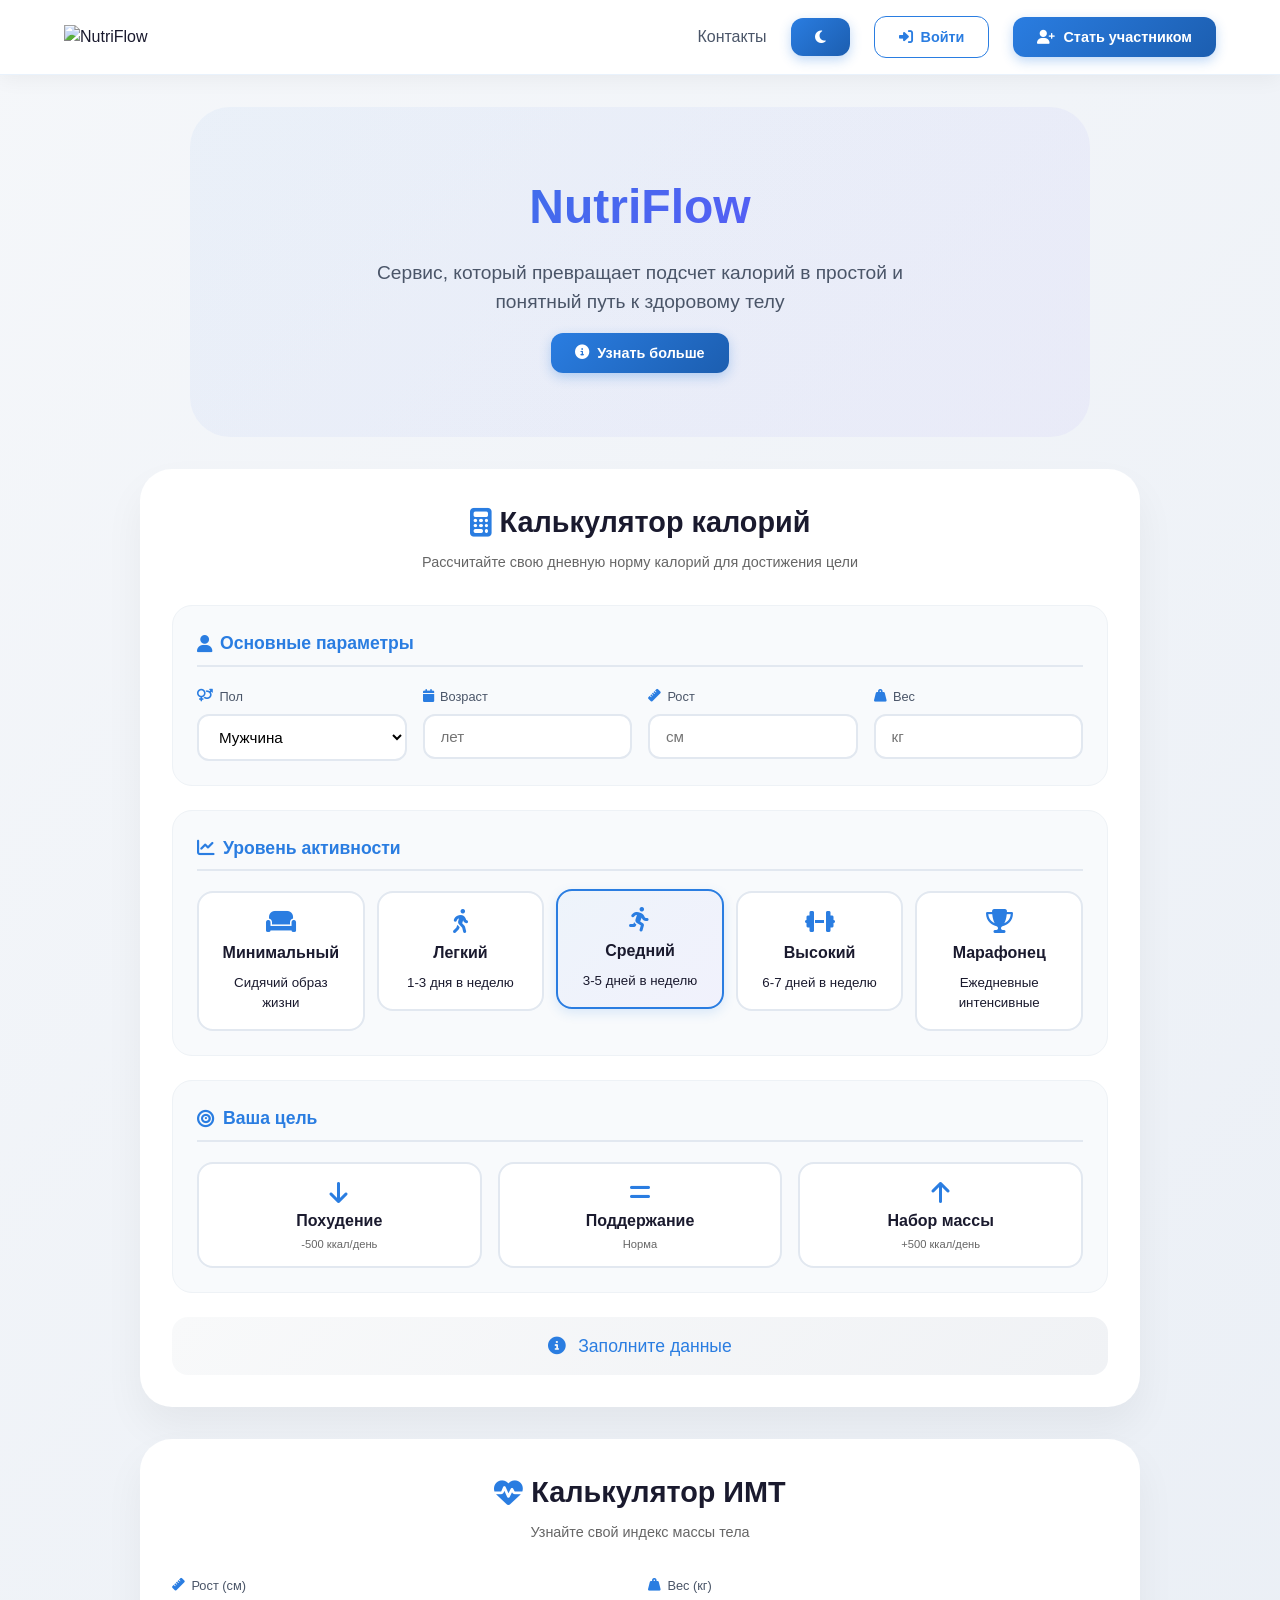
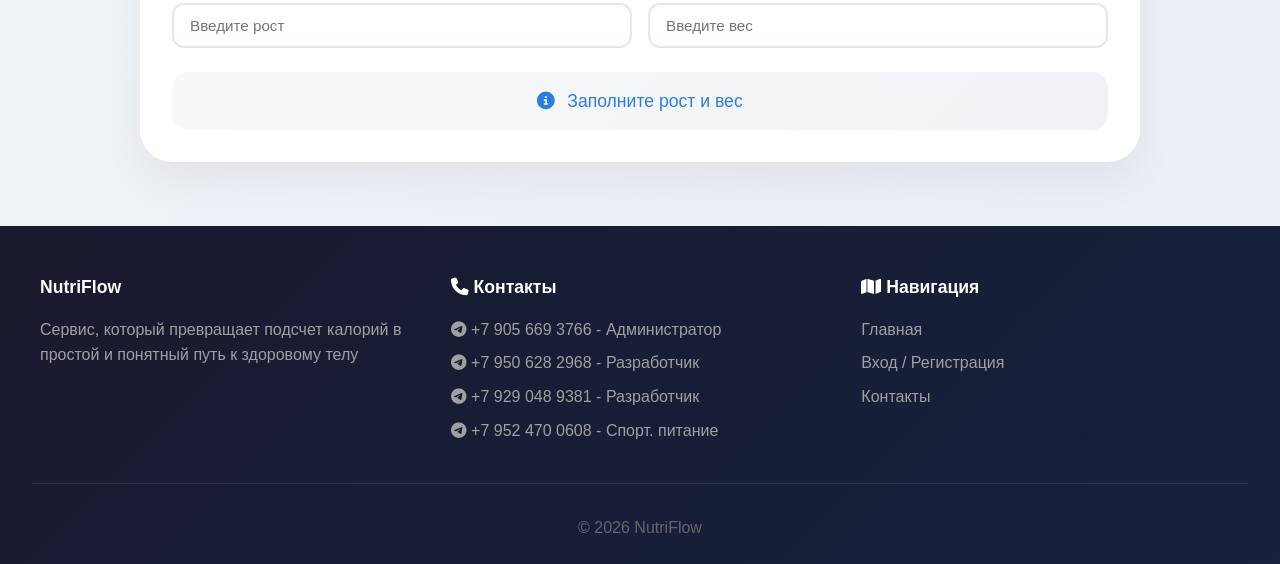
==== commit 10fe59ca: "Добавление тем на сайт и попытка поддержки маленьких экранов" ====
--- a/index.html
+++ b/index.html
@@ -1,21 +1,23 @@
 <!DOCTYPE html>
 <html lang="ru">
 <head>
-
     <meta charset="UTF-8">
     <title>NutriFlow - Здоровое питание и фитнес</title>
-    <link rel="stylesheet" href="style.css">
+    <link rel="stylesheet" href="style.css" id="themeStylesheet">
     <link rel="icon" type="image/png" href="https://bowbokskvpwlpkggswao.supabase.co/storage/v1/object/public/image/favico.png">
     <link rel="stylesheet" href="https://cdnjs.cloudflare.com/ajax/libs/font-awesome/6.4.0/css/all.min.css">
 </head>
 <body>
 
 <header>
-        <div class="logo">
+    <div class="logo">
         <img src="https://bowbokskvpwlpkggswao.supabase.co/storage/v1/object/public/image/LOGO2.png" alt="NutriFlow">
     </div>
     <nav>
         <a href="#contacts" id="contactsLink">Контакты</a>
+        <button class="btn theme-toggle" id="themeToggleBtn">
+            <i class="fas fa-moon"></i>
+        </button>
         <button class="btn btn-outline" onclick="location.href='login.html'"><i class="fas fa-sign-in-alt"></i> Войти</button>
         <button class="btn" onclick="location.href='login.html'"><i class="fas fa-user-plus"></i> Стать участником</button>
     </nav>
@@ -131,7 +133,6 @@
     </div>
     
     <div class="calculator-action">
-        </button>
         <div id="result" class="result-box">
             <i class="fas fa-info-circle"></i> Заполните данные
         </div>
@@ -238,114 +239,80 @@
     </div>
 </footer>
 
+<script src="theme-switcher.js"></script>
 <script>
     // ============================================
     // NutriFlow - Главная страница (неавторизованный пользователь)
-    // Полностью переписанный скрипт
     // ============================================
 
-    // ------------------- Глобальные переменные -------------------
     let currentGoal = 'maintain';
 
-    // ------------------- DOM элементы -------------------
     const DOM = {
-        // Элементы калькулятора калорий
         gender: document.getElementById('gender'),
         age: document.getElementById('age'),
         height: document.getElementById('height'),
         weight: document.getElementById('weight'),
-        calcBtn: document.getElementById('calcCaloriesBtn'),
         result: document.getElementById('result'),
-        
-        // Элементы калькулятора ИМТ
         bmiHeight: document.getElementById('bmiHeight'),
         bmiWeight: document.getElementById('bmiWeight'),
-        bmiBtn: document.getElementById('calcBmiBtn'),
         bmiResult: document.getElementById('bmiResult'),
-        
-        // Кнопки целей
         goalLose: document.getElementById('goalLose'),
         goalMaintain: document.getElementById('goalMaintain'),
         goalGain: document.getElementById('goalGain'),
-        
-        // Активность (радиокнопки)
         activityRadios: document.querySelectorAll('input[name="activity"]'),
-        
-        // Модальное окно
         modal: document.getElementById('infoModal'),
         learnMoreBtn: document.getElementById('learnMoreBtn'),
         closeModalBtns: document.querySelectorAll('.close-modal, .close-modal-btn')
     };
 
-    // ------------------- Инициализация -------------------
     function init() {
         setupEventListeners();
         setupModal();
         setupContactsScroll();
     }
 
-    // ------------------- Настройка обработчиков -------------------
     function setupEventListeners() {
-        if (DOM.calcBtn) DOM.calcBtn.addEventListener('click', calculateCalories);
-        if (DOM.bmiBtn) DOM.bmiBtn.addEventListener('click', calculateBMI);
-        
         if (DOM.goalLose) DOM.goalLose.addEventListener('click', () => setGoal('lose'));
         if (DOM.goalMaintain) DOM.goalMaintain.addEventListener('click', () => setGoal('maintain'));
         if (DOM.goalGain) DOM.goalGain.addEventListener('click', () => setGoal('gain'));
         
-        // Автоматический расчет при изменении полей
         const autoCalcFields = [DOM.age, DOM.height, DOM.weight];
         autoCalcFields.forEach(field => {
             if (field) {
                 field.addEventListener('input', () => {
-                    if (DOM.age.value && DOM.height.value && DOM.weight.value) {
-                        calculateCalories();
-                    }
+                    if (DOM.age.value && DOM.height.value && DOM.weight.value) calculateCalories();
                 });
             }
         });
         
-        // Автоматический расчет ИМТ
         [DOM.bmiHeight, DOM.bmiWeight].forEach(field => {
             if (field) {
                 field.addEventListener('input', () => {
-                    if (DOM.bmiHeight.value && DOM.bmiWeight.value) {
-                        calculateBMI();
-                    }
+                    if (DOM.bmiHeight.value && DOM.bmiWeight.value) calculateBMI();
                 });
             }
         });
         
-        // При изменении активности пересчитываем калории
         DOM.activityRadios.forEach(radio => {
             radio.addEventListener('change', () => {
-                if (DOM.age.value && DOM.height.value && DOM.weight.value) {
-                    calculateCalories();
-                }
+                if (DOM.age.value && DOM.height.value && DOM.weight.value) calculateCalories();
             });
         });
     }
 
-    // ------------------- Установка цели -------------------
     function setGoal(goal) {
         currentGoal = goal;
-        
         if (DOM.goalLose) DOM.goalLose.classList.toggle('active', goal === 'lose');
         if (DOM.goalMaintain) DOM.goalMaintain.classList.toggle('active', goal === 'maintain');
         if (DOM.goalGain) DOM.goalGain.classList.toggle('active', goal === 'gain');
-        
-        if (DOM.age.value && DOM.height.value && DOM.weight.value) {
-            calculateCalories();
-        }
-    }
-
-    // Получение выбранного уровня активности
+        if (DOM.age.value && DOM.height.value && DOM.weight.value) calculateCalories();
+    }
+
     function getActivityValue() {
         const selected = document.querySelector('input[name="activity"]:checked');
         return selected ? parseFloat(selected.value) : 1.55;
     }
 
-    // ------------------- Расчет калорий -------------------
     function calculateCalories() {
         const gender = DOM.gender?.value;
         const age = parseInt(DOM.age?.value);
@@ -363,34 +330,19 @@
             return;
         }
         
-        if (age > 120) {
-            showResult('result', 'warning', 'Пожалуйста, введите корректный возраст');
-            return;
-        }
-        
-        let bmr;
-        if (gender === 'male') {
-            bmr = 10 * weight + 6.25 * height - 5 * age + 5;
-        } else {
-            bmr = 10 * weight + 6.25 * height - 5 * age - 161;
-        }
+        let bmr = gender === 'male' 
+            ? 10 * weight + 6.25 * height - 5 * age + 5
+            : 10 * weight + 6.25 * height - 5 * age - 161;
         
         let calories = bmr * activity;
-        
         const goalAdjustments = { lose: -500, gain: 500, maintain: 0 };
         calories += goalAdjustments[currentGoal] || 0;
         calories = Math.max(calories, 1200);
         
         const goalText = { lose: 'для похудения', gain: 'для набора массы', maintain: 'для поддержания веса' };
-        
-        showResult('result', 'success', `
-            <i class="fas fa-fire"></i> 
-            Ваша дневная норма: <strong>${Math.round(calories)}</strong> ккал 
-            <span style="font-size:0.8rem; opacity:0.8;">${goalText[currentGoal]}</span>
-        `);
-    }
-
-    // ------------------- Расчет ИМТ -------------------
+        showResult('result', 'success', `<i class="fas fa-fire"></i> Ваша дневная норма: <strong>${Math.round(calories)}</strong> ккал <span style="font-size:0.8rem; opacity:0.8;">${goalText[currentGoal]}</span>`);
+    }
+
     function calculateBMI() {
         const height = parseInt(DOM.bmiHeight?.value);
         const weight = parseInt(DOM.bmiWeight?.value);
@@ -400,57 +352,21 @@
             return;
         }
         
-        if (height <= 0 || weight <= 0) {
-            showResult('bmiResult', 'warning', 'Значения должны быть больше нуля');
-            return;
-        }
-        
-        if (height > 300 || weight > 500) {
-            showResult('bmiResult', 'warning', 'Пожалуйста, введите корректные значения');
-            return;
-        }
-        
-        const heightMeters = height / 100;
-        const bmi = weight / (heightMeters * heightMeters);
-        
+        const bmi = weight / ((height / 100) ** 2);
         let category, icon, color;
-        if (bmi < 18.5) {
-            category = 'Недостаточный вес';
-            icon = 'fa-exclamation-circle';
-            color = '#856404';
-        } else if (bmi < 25) {
-            category = 'Нормальный вес';
-            icon = 'fa-smile';
-            color = '#28a745';
-        } else if (bmi < 30) {
-            category = 'Избыточный вес';
-            icon = 'fa-exclamation-triangle';
-            color = '#fd7e14';
-        } else {
-            category = 'Ожирение';
-            icon = 'fa-heartbeat';
-            color = '#dc3545';
-        }
-        
-        showResult('bmiResult', 'success', `
-            <i class="fas ${icon}" style="color: ${color};"></i> 
-            Ваш ИМТ: <strong>${bmi.toFixed(1)}</strong> 
-            <span style="background: ${color}20; color: ${color}; padding: 0.2rem 0.6rem; border-radius: 20px; font-size:0.8rem;">${category}</span>
-        `);
-    }
-
-    // ------------------- Вывод результата -------------------
+        if (bmi < 18.5) { category = 'Недостаточный вес'; icon = 'fa-exclamation-circle'; color = '#ffc107'; }
+        else if (bmi < 25) { category = 'Нормальный вес'; icon = 'fa-smile'; color = '#28a745'; }
+        else if (bmi < 30) { category = 'Избыточный вес'; icon = 'fa-exclamation-triangle'; color = '#fd7e14'; }
+        else { category = 'Ожирение'; icon = 'fa-heartbeat'; color = '#dc3545'; }
+        
+        showResult('bmiResult', 'success', `<i class="fas ${icon}" style="color: ${color};"></i> Ваш ИМТ: <strong>${bmi.toFixed(1)}</strong> <span style="background: ${color}20; color: ${color}; padding: 0.2rem 0.6rem; border-radius: 20px; font-size:0.8rem;">${category}</span>`);
+    }
+
     function showResult(elementId, type, message) {
         const element = document.getElementById(elementId);
         if (!element) return;
-        
-        const styles = {
-            warning: { background: '#fff3cd', color: '#856404' },
-            success: { background: '#e8f0fe', color: '#2a7de1' }
-        };
-        
+        const styles = { warning: { background: '#fff3cd', color: '#856404' }, success: { background: '#e8f0fe', color: '#2a7de1' } };
         const style = styles[type] || styles.success;
-        
         element.innerHTML = message;
         element.style.background = style.background;
         element.style.color = style.color;
@@ -459,38 +375,24 @@
         element.style.display = 'block';
     }
 
-    // ------------------- Модальное окно -------------------
     function setupModal() {
         if (!DOM.modal) return;
-        
-        if (DOM.learnMoreBtn) {
-            DOM.learnMoreBtn.addEventListener('click', () => DOM.modal.classList.add('show'));
-        }
-        
-        DOM.closeModalBtns.forEach(btn => {
-            btn.addEventListener('click', () => DOM.modal.classList.remove('show'));
-        });
-        
-        window.addEventListener('click', (e) => {
-            if (e.target === DOM.modal) DOM.modal.classList.remove('show');
-        });
-    }
-
-    // ------------------- Прокрутка к контактам -------------------
+        if (DOM.learnMoreBtn) DOM.learnMoreBtn.addEventListener('click', () => DOM.modal.classList.add('show'));
+        DOM.closeModalBtns.forEach(btn => btn.addEventListener('click', () => DOM.modal.classList.remove('show')));
+        window.addEventListener('click', (e) => { if (e.target === DOM.modal) DOM.modal.classList.remove('show'); });
+    }
+
     function setupContactsScroll() {
         const contactsLink = document.getElementById('contactsLink');
         if (contactsLink) {
             contactsLink.addEventListener('click', (e) => {
                 e.preventDefault();
                 const footer = document.querySelector('footer');
-                if (footer) {
-                    footer.scrollIntoView({ behavior: 'smooth' });
-                }
+                if (footer) footer.scrollIntoView({ behavior: 'smooth' });
             });
         }
     }
 
-    // ------------------- Запуск -------------------
     document.addEventListener('DOMContentLoaded', init);
 </script>
 </body>
--- a/style.css
+++ b/style.css
@@ -28,11 +28,6 @@
     border-bottom: 1px solid rgba(42, 125, 225, 0.1);
 }
 
-.logo {
-    display: flex;
-    align-items: center;
-}
-
 .logo img {
     height: 45px;
     width: auto;
@@ -58,25 +53,8 @@
     position: relative;
 }
 
-nav a:hover,
-nav a.active {
-    color: #2a7de1;
-}
-
-nav a::after {
-    content: '';
-    position: absolute;
-    bottom: -5px;
-    left: 0;
-    width: 0;
-    height: 2px;
-    background: linear-gradient(135deg, #2a7de1, #6b4eff);
-    transition: width 0.3s ease;
-}
-
-nav a:hover::after,
-nav a.active::after {
-    width: 100%;
+nav a:hover {
+    color: #2a7de1;
 }
 
 /* ===== BUTTONS ===== */
@@ -101,8 +79,16 @@
     box-shadow: 0 6px 20px rgba(42, 125, 225, 0.4);
 }
 
-.btn:active {
-    transform: translateY(0);
+.btn-outline {
+    background: transparent;
+    border: 1px solid #2a7de1;
+    color: #2a7de1;
+    box-shadow: none;
+}
+
+.btn-outline:hover {
+    background: #2a7de1;
+    color: white;
 }
 
 /* ===== HERO SECTION ===== */
@@ -132,101 +118,212 @@
     margin: 1rem auto;
 }
 
-/* ===== CALCULATOR SECTION ===== */
-.calculator,
-.bmi {
-    text-align: center;
-    padding: 2rem;
-    max-width: 800px;
-    margin: 2rem auto;
+/* ===== CALCULATOR & BMI ===== */
+.calculator, .bmi {
     background: white;
     border-radius: 32px;
+    padding: 2rem;
+    max-width: 1000px;
+    margin: 2rem auto;
     box-shadow: 0 20px 40px rgba(0, 0, 0, 0.05);
     transition: transform 0.3s ease;
 }
 
-.calculator:hover,
-.bmi:hover {
+.calculator:hover, .bmi:hover {
     transform: translateY(-5px);
 }
 
-.calculator h2,
-.bmi h2 {
+.calculator-header {
+    text-align: center;
+    margin-bottom: 2rem;
+}
+
+.calculator-header h2 {
     font-size: 1.8rem;
     font-weight: 700;
     color: #1a1a2e;
-    margin-bottom: 1.5rem;
+    margin-bottom: 0.5rem;
     display: flex;
     align-items: center;
     justify-content: center;
     gap: 0.5rem;
 }
 
-.calculator h2 i,
-.bmi h2 i {
-    color: #2a7de1;
-}
-
-.inputs,
-.goals,
-.bmi-inputs {
-    display: flex;
-    justify-content: center;
+.calculator-header h2 i {
+    color: #2a7de1;
+}
+
+.calculator-subtitle {
+    color: #666;
+    font-size: 0.9rem;
+}
+
+.calculator-grid {
+    display: flex;
+    flex-direction: column;
+    gap: 1.5rem;
+}
+
+.calc-block {
+    background: #f8fafc;
+    border-radius: 20px;
+    padding: 1.5rem;
+    border: 1px solid #eef2f6;
+}
+
+.calc-block h3 {
+    font-size: 1.1rem;
+    font-weight: 600;
+    color: #2a7de1;
+    margin-bottom: 1.25rem;
+    display: flex;
+    align-items: center;
+    gap: 0.5rem;
+    padding-bottom: 0.5rem;
+    border-bottom: 2px solid #e2e8f0;
+}
+
+.input-group, .bmi-inputs {
+    display: grid;
+    grid-template-columns: repeat(auto-fit, minmax(180px, 1fr));
     gap: 1rem;
-    margin-bottom: 1.5rem;
-    flex-wrap: wrap;
-}
-
-input,
-select {
+}
+
+.input-field {
+    display: flex;
+    flex-direction: column;
+    gap: 0.5rem;
+}
+
+.input-field label {
+    font-size: 0.8rem;
+    font-weight: 500;
+    color: #4a5568;
+    display: flex;
+    align-items: center;
+    gap: 0.4rem;
+}
+
+.input-field label i {
+    color: #2a7de1;
+}
+
+.input-field input,
+.input-field select {
     padding: 0.75rem 1rem;
+    border: 2px solid #e2e8f0;
     border-radius: 12px;
-    border: 2px solid #e2e8f0;
-    font-size: 1rem;
-    transition: all 0.3s ease;
+    font-size: 0.95rem;
+    transition: all 0.3s;
     background: white;
-    flex: 1;
-    min-width: 120px;
-}
-
-input:focus,
-select:focus {
+}
+
+.input-field input:focus,
+.input-field select:focus {
     outline: none;
     border-color: #2a7de1;
     box-shadow: 0 0 0 3px rgba(42, 125, 225, 0.1);
 }
 
-.goals button {
-    padding: 0.75rem 1.5rem;
-    border-radius: 40px;
+/* Активность - радиокнопки */
+.activity-options {
+    display: grid;
+    grid-template-columns: repeat(auto-fit, minmax(150px, 1fr));
+    gap: 0.75rem;
+}
+
+.activity-option {
+    cursor: pointer;
+}
+
+.activity-option input {
+    display: none;
+}
+
+.activity-option .option-content {
+    display: flex;
+    flex-direction: column;
+    align-items: center;
+    gap: 0.5rem;
+    padding: 1rem;
+    background: white;
     border: 2px solid #e2e8f0;
+    border-radius: 16px;
+    transition: all 0.3s;
+    text-align: center;
+}
+
+.activity-option .option-content i {
+    font-size: 1.5rem;
+    color: #2a7de1;
+}
+
+.activity-option input:checked + .option-content {
+    border-color: #2a7de1;
+    background: linear-gradient(135deg, rgba(42, 125, 225, 0.05), rgba(107, 78, 255, 0.05));
+    box-shadow: 0 4px 12px rgba(42, 125, 225, 0.15);
+    transform: translateY(-2px);
+}
+
+/* Цели - кнопки */
+.goal-options {
+    display: grid;
+    grid-template-columns: repeat(3, 1fr);
+    gap: 1rem;
+}
+
+.goal-btn {
+    display: flex;
+    flex-direction: column;
+    align-items: center;
+    gap: 0.5rem;
+    padding: 1rem;
     background: white;
+    border: 2px solid #e2e8f0;
+    border-radius: 16px;
     cursor: pointer;
+    transition: all 0.3s;
+    font-family: inherit;
+}
+
+.goal-btn i {
+    font-size: 1.5rem;
+    color: #2a7de1;
+}
+
+.goal-btn span {
     font-weight: 600;
-    transition: all 0.3s ease;
-    flex: 1;
-}
-
-.goals button:hover,
-.goals button.active {
-    background: linear-gradient(135deg, #2a7de1, #6b4eff);
-    border-color: transparent;
-    color: white;
-    transform: translateY(-2px);
+    font-size: 1rem;
+    color: #1a1a2e;
+}
+
+.goal-btn small {
+    font-size: 0.7rem;
+    color: #666;
+}
+
+.goal-btn.active {
+    border-color: #2a7de1;
+    background: linear-gradient(135deg, rgba(42, 125, 225, 0.05), rgba(107, 78, 255, 0.05));
+    box-shadow: 0 4px 12px rgba(42, 125, 225, 0.15);
 }
 
 .result-box {
     margin-top: 1.5rem;
     padding: 1rem;
-    font-size: 1.2rem;
+    font-size: 1.1rem;
     background: linear-gradient(135deg, #f8f9fa, #f0f2f5);
     border-radius: 16px;
     color: #2a7de1;
     font-weight: 500;
+    display: flex;
+    align-items: center;
+    justify-content: center;
+    gap: 0.75rem;
 }
 
 .result-box strong {
-    font-size: 1.5rem;
+    font-size: 1.3rem;
     color: #2a7de1;
 }
 
@@ -234,41 +331,40 @@
 .modal {
     display: none;
     position: fixed;
+    z-index: 99999;
+    left: 0;
     top: 0;
-    left: 0;
     width: 100%;
     height: 100%;
-    background: rgba(0, 0, 0, 0.8);
-    z-index: 2000;
+    background-color: rgba(0, 0, 0, 0.7);
     align-items: center;
     justify-content: center;
-    opacity: 0;
-    transition: opacity 0.3s ease;
 }
 
 .modal.show {
     display: flex;
-    opacity: 1;
 }
 
 .modal-content {
-    background: white;
+    background-color: #fff;
+    width: 90%;
     max-width: 700px;
-    width: 90%;
     max-height: 85vh;
-    border-radius: 32px;
-    overflow: hidden;
-    animation: modalSlideIn 0.3s ease;
-}
-
-@keyframes modalSlideIn {
+    border-radius: 20px;
+    box-shadow: 0 20px 50px rgba(0, 0, 0, 0.3);
+    display: flex;
+    flex-direction: column;
+    animation: modalFadeIn 0.3s ease;
+}
+
+@keyframes modalFadeIn {
     from {
-        transform: translateY(-50px);
         opacity: 0;
+        transform: translateY(-30px);
     }
     to {
+        opacity: 1;
         transform: translateY(0);
-        opacity: 1;
     }
 }
 
@@ -276,49 +372,56 @@
     display: flex;
     justify-content: space-between;
     align-items: center;
-    padding: 1.5rem;
-    background: linear-gradient(135deg, #2a7de1, #6b4eff);
-    color: white;
+    padding: 20px 25px;
+    border-bottom: 2px solid #2a7de1;
+    background: #fff;
+    border-radius: 20px 20px 0 0;
 }
 
 .modal-header h2 {
     margin: 0;
+    color: #2a7de1;
     font-size: 1.5rem;
-    color: white;
     display: flex;
     align-items: center;
     gap: 0.5rem;
 }
 
 .close-modal {
-    font-size: 2rem;
+    font-size: 32px;
+    font-weight: bold;
     cursor: pointer;
-    transition: transform 0.3s;
+    color: #999;
+    transition: color 0.2s;
     line-height: 1;
 }
 
 .close-modal:hover {
-    transform: scale(1.1);
+    color: #2a7de1;
 }
 
 .modal-body {
-    padding: 1.5rem;
-    max-height: 60vh;
+    padding: 25px;
     overflow-y: auto;
+    flex: 1;
+    background: #fafafa;
 }
 
 .modal-body h3 {
-    margin: 1.5rem 0 0.75rem;
-    color: #2a7de1;
-    display: flex;
-    align-items: center;
-    gap: 0.5rem;
+    color: #2a7de1;
+    margin: 20px 0 12px;
+    font-size: 1.1rem;
+}
+
+.modal-body h3:first-of-type {
+    margin-top: 0;
 }
 
 .modal-body p {
-    color: #4a5568;
+    color: #444;
     line-height: 1.6;
-    margin-bottom: 0.75rem;
+    margin-bottom: 12px;
+    font-size: 0.9rem;
 }
 
 .formula-card {
@@ -374,9 +477,13 @@
 .bmi-badge.obese { background: #f8d7da; color: #721c24; }
 
 .modal-footer {
-    padding: 1rem 1.5rem;
-    border-top: 1px solid #e2e8f0;
-    text-align: right;
+    padding: 15px 25px;
+    border-top: 1px solid #e0e0e0;
+    display: flex;
+    justify-content: flex-end;
+    gap: 12px;
+    background: #fff;
+    border-radius: 0 0 20px 20px;
 }
 
 /* ===== FOOTER ===== */
@@ -425,187 +532,136 @@
     color: #666;
 }
 
-/* ===== PROFILE PAGE (сохраняем существующие стили) ===== */
-.profile-main {
-    max-width: 1400px;
+/* ===== AUTH PAGES ===== */
+.auth-container {
+    display: flex;
+    justify-content: center;
+    gap: 2rem;
+    max-width: 1200px;
     margin: 2rem auto;
     padding: 0 2rem;
 }
 
-.profile-grid {
-    display: grid;
-    grid-template-columns: repeat(3, 1fr);
-    gap: 1.5rem;
-    margin-bottom: 2rem;
-}
-
-.profile-card {
+.login, .register {
     background: white;
-    border-radius: 24px;
-    padding: 1.5rem;
-    box-shadow: 0 10px 30px rgba(0, 0, 0, 0.05);
+    padding: 2rem;
+    border-radius: 32px;
+    box-shadow: 0 20px 40px rgba(0, 0, 0, 0.05);
     transition: all 0.3s ease;
 }
 
-.profile-card:hover {
+.login:hover, .register:hover {
     transform: translateY(-5px);
 }
 
-.card-header {
-    display: flex;
-    justify-content: space-between;
-    align-items: center;
+.register { flex: 3; }
+.login { flex: 2; }
+
+.login h2, .register h2 {
+    font-size: 1.8rem;
+    text-align: center;
     margin-bottom: 1.5rem;
-    padding-bottom: 1rem;
-    border-bottom: 2px solid #f0f0f0;
-}
-
-.edit-toggle {
-    background: none;
-    border: none;
-    color: #2a7de1;
-    cursor: pointer;
-    font-size: 0.85rem;
-    padding: 0.5rem 1rem;
-    border-radius: 20px;
-    transition: all 0.3s;
-}
-
-.edit-toggle:hover {
-    background: #eef2f7;
-}
-
-.form-group {
-    margin-bottom: 1rem;
-}
-
-.form-row {
-    display: grid;
-    grid-template-columns: 1fr 1fr;
-    gap: 1rem;
-    margin-bottom: 1rem;
-}
-
-.form-group label {
+    display: flex;
+    align-items: center;
+    justify-content: center;
+    gap: 0.5rem;
+}
+
+.login label, .register label {
+    font-weight: 500;
+    margin: 0.75rem 0 0.25rem;
+    color: #4a5568;
     display: block;
-    font-size: 0.8rem;
-    color: #666;
-    margin-bottom: 0.25rem;
-}
-
-.form-group input,
-.form-group select {
+}
+
+.login input, .register input, .register select {
     width: 100%;
-    padding: 0.75rem;
+    margin-bottom: 0.75rem;
+    padding: 0.75rem 1rem;
     border: 2px solid #e2e8f0;
     border-radius: 12px;
+    font-size: 1rem;
+}
+
+.name-row, .form-row-inline {
+    display: flex;
+    gap: 1rem;
+    margin-bottom: 0.75rem;
+}
+
+.name-row input, .form-row-inline select, .form-row-inline input {
+    flex: 1;
+    margin-bottom: 0;
+}
+
+.register h3 {
+    font-size: 1rem;
+    margin: 1rem 0 0.5rem;
+    color: #2a7de1;
+    display: flex;
+    align-items: center;
+    gap: 0.5rem;
+}
+
+.login .btn, .register .btn {
+    width: 100%;
+    margin-top: 1rem;
+}
+
+.forgot-password {
+    text-align: right;
+    margin-top: 10px;
+}
+
+.forgot-link {
+    color: #2a7de1;
+    text-decoration: none;
+    font-size: 0.85rem;
+}
+
+.forgot-link:hover {
+    text-decoration: underline;
+}
+
+.terms-checkbox {
+    display: flex;
+    align-items: center;
+    gap: 10px;
+    margin: 15px 0;
+}
+
+.terms-checkbox input {
+    width: 18px;
+    height: 18px;
+    cursor: pointer;
+}
+
+.terms-checkbox label {
+    margin: 0;
     font-size: 0.9rem;
-}
-
-.result-item {
-    text-align: center;
-    padding: 1.5rem;
-    background: linear-gradient(135deg, #f8f9fa, #f0f2f5);
-    border-radius: 20px;
-    margin-bottom: 1rem;
-}
-
-.result-value {
-    font-size: 2.5rem;
-    font-weight: bold;
-    background: linear-gradient(135deg, #2a7de1, #6b4eff);
-    -webkit-background-clip: text;
-    background-clip: text;
-    color: transparent;
-}
-
-.calorie-box {
-    text-align: center;
-    padding: 1.5rem;
-    background: linear-gradient(135deg, #2a7de1, #6b4eff);
-    border-radius: 20px;
-    color: white;
-    margin-bottom: 1.5rem;
-}
-
-.calorie-value {
-    font-size: 2.5rem;
-    font-weight: bold;
-}
-
-.macros-grid {
-    display: grid;
-    grid-template-columns: repeat(3, 1fr);
-    gap: 1rem;
-    margin-bottom: 1.5rem;
-}
-
-.macro-item {
-    display: flex;
-    align-items: center;
-    gap: 0.75rem;
-    padding: 1rem;
-    border-radius: 16px;
-    transition: transform 0.3s;
-}
-
-.macro-item:hover {
-    transform: translateY(-3px);
-}
-
-.macro-item.protein { background: linear-gradient(135deg, #ff6b6b, #ff4d4d); color: white; }
-.macro-item.carbs { background: linear-gradient(135deg, #4ecdc4, #2cb1a8); color: white; }
-.macro-item.fats { background: linear-gradient(135deg, #ffe66d, #ffd93d); color: #333; }
-
-.macro-value {
-    font-size: 1.2rem;
-    font-weight: bold;
-}
-
-.info-grid {
-    display: grid;
-    grid-template-columns: repeat(3, 1fr);
-    gap: 1.5rem;
-    margin-top: 2rem;
-}
-
-.info-block {
-    background: white;
-    border-radius: 20px;
-    padding: 1.5rem;
-    box-shadow: 0 5px 15px rgba(0, 0, 0, 0.05);
-}
-
-.bmi-scale {
-    display: flex;
-    gap: 0.5rem;
-    margin-top: 1rem;
-}
-
-.bmi-scale-item {
-    flex: 1;
-    text-align: center;
-    padding: 0.5rem;
-    font-size: 0.7rem;
-    border-radius: 8px;
-    color: white;
-}
-
-.bmi-scale-item.under { background: #856404; }
-.bmi-scale-item.normal { background: #28a745; }
-.bmi-scale-item.over { background: #fd7e14; }
-.bmi-scale-item.obese { background: #dc3545; }
+    color: #555;
+    cursor: pointer;
+}
+
+.terms-checkbox a {
+    color: #2a7de1;
+    text-decoration: none;
+}
+
+.email-hint {
+    margin-top: 5px;
+    margin-bottom: 10px;
+    font-size: 0.75rem;
+}
 
 /* ===== SUPPLEMENTS & MARATHONS ===== */
-.supplements-categories,
-.goals-grid {
+.supplements-categories, .goals-grid {
     display: grid;
     grid-template-columns: repeat(auto-fit, minmax(280px, 1fr));
     gap: 1.5rem;
 }
 
-.category-card,
-.goal-card {
+.category-card, .goal-card {
     background: white;
     border-radius: 20px;
     padding: 2rem;
@@ -615,244 +671,109 @@
     box-shadow: 0 5px 20px rgba(0, 0, 0, 0.05);
 }
 
-.category-card:hover,
-.goal-card:hover {
+.category-card:hover, .goal-card:hover {
     transform: translateY(-5px);
     box-shadow: 0 15px 35px rgba(42, 125, 225, 0.2);
 }
 
-.category-icon i,
-.goal-icon {
+.category-icon i, .goal-icon {
     font-size: 2.5rem;
     color: #2a7de1;
     margin-bottom: 1rem;
 }
 
-/* ===== MARATHON DETAIL PAGE ===== */
-.program-hero {
-    background: linear-gradient(135deg, #2a7de1, #1c5eb0);
-    padding: 3rem 2rem;
-    color: white;
-    text-align: center;
-}
-
-.program-container {
-    max-width: 1000px;
-    margin: 0 auto;
-}
-
-.back-link {
-    display: inline-flex;
-    align-items: center;
-    gap: 0.5rem;
-    color: white;
-    text-decoration: none;
-    margin-bottom: 1.5rem;
-    opacity: 0.9;
-    transition: opacity 0.3s;
-}
-
-.back-link:hover {
-    opacity: 1;
-}
-
-.program-content {
-    padding: 3rem 2rem;
-    background: #f8f9fa;
-}
-
-.week-block {
-    background: white;
-    border-radius: 24px;
-    padding: 2rem;
-    margin-bottom: 2rem;
-    box-shadow: 0 5px 20px rgba(0, 0, 0, 0.05);
-}
-
-.week-block h2 {
-    color: #2a7de1;
-    margin-bottom: 1.5rem;
-}
-
-.day-block {
-    margin-bottom: 1.5rem;
-    padding: 1.5rem;
-    background: #f8f9fa;
-    border-radius: 16px;
-}
-
-.day-block h3 {
-    color: #333;
-    margin-bottom: 0.75rem;
-}
-
-.day-block ul {
-    list-style: none;
-    padding: 0;
-}
-
-.day-block li {
-    padding: 0.5rem 0;
-    padding-left: 1.5rem;
-    position: relative;
-    color: #555;
-}
-
-.day-block li:before {
-    content: "✓";
-    color: #2a7de1;
-    position: absolute;
-    left: 0;
-}
-
-/* ===== RESPONSIVE ===== */
-@media (max-width: 1024px) {
-    .profile-grid {
-        grid-template-columns: repeat(2, 1fr);
-    }
-    .info-grid {
-        grid-template-columns: repeat(2, 1fr);
-    }
-}
-
-@media (max-width: 768px) {
-    header {
-        flex-direction: column;
-        gap: 1rem;
-        padding: 1rem;
-    }
-    
-    nav {
-        justify-content: center;
-        gap: 1rem;
-    }
-    
-    .hero h1 {
-        font-size: 2rem;
-    }
-    
-    .hero p {
-        font-size: 1rem;
-    }
-    
-    .calculator,
-    .bmi {
-        margin: 1rem;
-        padding: 1.5rem;
-    }
-    
-    .profile-grid,
-    .info-grid {
-        grid-template-columns: 1fr;
-    }
-    
-    .form-row {
-        grid-template-columns: 1fr;
-    }
-    
-    .macros-grid {
-        grid-template-columns: 1fr;
-    }
-    
-    .inputs,
-    .goals,
-    .bmi-inputs {
-        flex-direction: column;
-    }
-    
-    .goals button {
-        width: 100%;
-    }
-    
-    .modal-content {
-        width: 95%;
-    }
-}
-
-/* ===== ANIMATIONS ===== */
-@keyframes fadeInUp {
-    from {
-        opacity: 0;
-        transform: translateY(30px);
-    }
-    to {
-        opacity: 1;
-        transform: translateY(0);
-    }
-}
-
-.hero,
-.calculator,
-.bmi,
-.card {
-    animation: fadeInUp 0.6s ease-out;
-}
-
-/* ===== SUPPLEMENTS PAGE EXTRA STYLES ===== */
-.supplements-hero {
-    text-align: center;
-    padding: 3rem 2rem;
-    background: linear-gradient(135deg, #2a7de1, #6b4eff);
-    color: white;
-    border-radius: 0 0 40px 40px;
-}
-
-.supplements-hero h1 {
-    color: white;
-    background: none;
-    -webkit-background-clip: unset;
-    background-clip: unset;
-}
-
-.supplements-categories {
-    display: grid;
-    grid-template-columns: repeat(auto-fit, minmax(280px, 1fr));
-    gap: 1.5rem;
-    padding: 2rem;
-    max-width: 1200px;
-    margin: 0 auto;
-}
-
-.category-card {
-    background: white;
-    border-radius: 24px;
-    padding: 2rem;
-    text-align: center;
-    cursor: pointer;
-    transition: all 0.3s ease;
-    box-shadow: 0 5px 20px rgba(0, 0, 0, 0.05);
-}
-
-.category-card:hover {
-    transform: translateY(-5px);
-    box-shadow: 0 15px 35px rgba(42, 125, 225, 0.2);
-}
-
-.category-icon i {
-    font-size: 3rem;
-    color: #2a7de1;
-    margin-bottom: 1rem;
-}
-
-.category-card h3 {
+.category-card h3, .goal-card h3 {
     font-size: 1.3rem;
     margin-bottom: 0.5rem;
     color: #1a1a2e;
 }
 
-.category-card p {
+.category-card p, .goal-card p {
     color: #666;
     font-size: 0.9rem;
 }
 
-/* ===== DASHBOARD PAGE (SUPPLEMENTS DETAIL) ===== */
-.dashboard-hero {
-    background: linear-gradient(135deg, #2a7de1, #6b4eff);
-    padding: 2rem;
-    color: white;
+.goal-card-link {
+    text-decoration: none;
+}
+
+/* ===== SUPPLEMENTS DESCRIPTIONS ===== */
+.supplements-descriptions {
+    margin-top: 60px;
+    display: flex;
+    flex-direction: column;
+    gap: 20px;
+}
+
+.description-item {
+    display: flex;
+    align-items: flex-start;
+    gap: 1.5rem;
+    background: white;
+    padding: 1.8rem;
+    border-radius: 24px;
+    box-shadow: 0 5px 20px rgba(0, 0, 0, 0.05);
+    transition: all 0.3s ease;
+    border-left: 4px solid #2a7de1;
+}
+
+.description-item:hover {
+    transform: translateX(8px);
+}
+
+.description-icon {
+    min-width: 60px;
     text-align: center;
 }
 
+.description-icon i {
+    font-size: 2.5rem;
+    color: #2a7de1;
+}
+
+.description-content {
+    flex: 1;
+}
+
+.description-content h3 {
+    color: #1a1a2e;
+    font-size: 1.4rem;
+    margin-bottom: 0.75rem;
+}
+
+.description-content p {
+    color: #4a5568;
+    line-height: 1.6;
+    margin-bottom: 0.5rem;
+}
+
+.description-details {
+    display: flex;
+    flex-wrap: wrap;
+    gap: 0.75rem;
+    margin-top: 1rem;
+    padding-top: 0.75rem;
+    border-top: 1px dashed rgba(42, 125, 225, 0.2);
+}
+
+.detail-badge {
+    display: inline-flex;
+    align-items: center;
+    gap: 0.5rem;
+    padding: 0.4rem 0.8rem;
+    background: #f0f4fa;
+    border-radius: 30px;
+    font-size: 0.75rem;
+    color: #2c3e50;
+    font-weight: 500;
+}
+
+.detail-badge i {
+    color: #2a7de1;
+    font-size: 0.7rem;
+}
+
+/* ===== PRODUCTS GRID (DASHBOARD) ===== */
 .products-grid {
     display: grid;
     grid-template-columns: repeat(auto-fill, minmax(320px, 1fr));
@@ -888,11 +809,6 @@
     width: 100%;
     height: 100%;
     object-fit: cover;
-    transition: transform 0.3s;
-}
-
-.product-card:hover .product-image img {
-    transform: scale(1.05);
 }
 
 .product-info {
@@ -918,8 +834,7 @@
     gap: 0.75rem;
 }
 
-.ozon-link,
-.wb-link {
+.ozon-link, .wb-link {
     display: inline-flex;
     align-items: center;
     gap: 0.5rem;
@@ -931,93 +846,26 @@
     transition: all 0.3s;
 }
 
-.ozon-link {
-    background: #005bff;
-    color: white;
-}
-
-.ozon-link:hover {
-    background: #0040b3;
-    transform: translateY(-2px);
-}
-
-.wb-link {
-    background: #9b59b6;
-    color: white;
-}
-
-.wb-link:hover {
-    background: #7d3c98;
-    transform: translateY(-2px);
-}
-
-/* ===== MARATHONS PAGE ===== */
-.marathons-hero {
-    text-align: center;
-    padding: 4rem 2rem;
-    background: linear-gradient(135deg, #2a7de1, #6b4eff);
-    color: white;
-}
-
-.marathons-hero h1 {
-    color: white;
-    background: none;
-    -webkit-background-clip: unset;
-    margin-bottom: 1rem;
-}
-
-.marathons-hero p {
-    font-size: 1.1rem;
-    opacity: 0.9;
-}
-
-.marathons-selector {
-    padding: 3rem 2rem;
-    max-width: 1200px;
-    margin: 0 auto;
-}
-
-.goals-grid {
-    display: grid;
-    grid-template-columns: repeat(auto-fit, minmax(320px, 1fr));
-    gap: 2rem;
-}
-
-.goal-card-link {
+.ozon-link { background: #005bff; color: white; }
+.ozon-link:hover { background: #0040b3; transform: translateY(-2px); }
+.wb-link { background: #9b59b6; color: white; }
+.wb-link:hover { background: #7d3c98; transform: translateY(-2px); }
+
+.back-link {
+    display: inline-flex;
+    align-items: center;
+    gap: 0.5rem;
+    color: #2a7de1;
     text-decoration: none;
-}
-
-.goal-card {
-    background: white;
-    border-radius: 24px;
-    padding: 2rem;
-    text-align: center;
-    transition: all 0.3s ease;
-    box-shadow: 0 5px 20px rgba(0, 0, 0, 0.05);
-}
-
-.goal-card:hover {
-    transform: translateY(-5px);
-    box-shadow: 0 15px 35px rgba(42, 125, 225, 0.2);
-}
-
-.goal-icon {
-    font-size: 3rem;
-    margin-bottom: 1rem;
-}
-
-.goal-card h3 {
-    font-size: 1.4rem;
-    margin-bottom: 0.75rem;
-    color: #1a1a2e;
-}
-
-.goal-card p {
-    color: #666;
-    line-height: 1.5;
-}
-
-/* ===== MARATHON DETAIL PAGE ===== */
+    margin-bottom: 20px;
+    font-weight: 500;
+}
+
+.back-link:hover {
+    text-decoration: underline;
+}
+
+/* ===== MARATHON DETAIL ===== */
 .program-hero {
     background: linear-gradient(135deg, #2a7de1, #6b4eff);
     padding: 3rem 2rem;
@@ -1025,30 +873,9 @@
     text-align: center;
 }
 
-.program-hero h1 {
-    color: white;
-    background: none;
-    margin-bottom: 1rem;
-}
-
 .program-container {
     max-width: 1000px;
     margin: 0 auto;
-}
-
-.back-link {
-    display: inline-flex;
-    align-items: center;
-    gap: 0.5rem;
-    color: white;
-    text-decoration: none;
-    margin-bottom: 1.5rem;
-    opacity: 0.9;
-    transition: opacity 0.3s;
-}
-
-.back-link:hover {
-    opacity: 1;
 }
 
 .program-content {
@@ -1076,11 +903,6 @@
     display: flex;
     align-items: center;
     gap: 0.5rem;
-}
-
-.info-card p {
-    color: #555;
-    line-height: 1.6;
 }
 
 .week-block {
@@ -1096,9 +918,6 @@
     margin-bottom: 1.5rem;
     padding-bottom: 0.75rem;
     border-bottom: 2px solid #e0e0e0;
-    display: flex;
-    align-items: center;
-    gap: 0.5rem;
 }
 
 .day-block {
@@ -1111,7 +930,6 @@
 .day-block h3 {
     color: #333;
     margin-bottom: 1rem;
-    font-size: 1.1rem;
 }
 
 .rest-note {
@@ -1138,7 +956,6 @@
     color: #2a7de1;
     position: absolute;
     left: 0;
-    font-weight: bold;
 }
 
 .notes-block {
@@ -1146,23 +963,6 @@
     border-radius: 16px;
     padding: 1.25rem;
     margin: 1rem 0;
-}
-
-.notes-block ul {
-    margin: 0;
-    padding-left: 1.25rem;
-}
-
-.notes-block li {
-    padding: 0.25rem 0;
-    color: #2a7de1;
-}
-
-.notes-block li:before {
-    content: "💡";
-    color: #2a7de1;
-    position: absolute;
-    left: -1.25rem;
 }
 
 .extra-block {
@@ -1176,9 +976,6 @@
 .extra-block h2 {
     color: #2a7de1;
     margin-bottom: 1.5rem;
-    display: flex;
-    align-items: center;
-    gap: 0.5rem;
 }
 
 .extra-block ul {
@@ -1195,16 +992,12 @@
     gap: 0.75rem;
 }
 
-.extra-block li:last-child {
-    border-bottom: none;
-}
-
 .extra-block li i {
     color: #2a7de1;
     width: 24px;
 }
 
-/* ===== PROFILE PAGE EXTRA STYLES ===== */
+/* ===== PROFILE PAGE ===== */
 .profile-main {
     max-width: 1400px;
     margin: 2rem auto;
@@ -1285,30 +1078,18 @@
 
 .form-group label i {
     color: #2a7de1;
-    width: 20px;
-}
-
-.form-group input,
-.form-group select {
+}
+
+.form-group input, .form-group select {
     width: 100%;
     padding: 0.75rem;
     border: 2px solid #e2e8f0;
     border-radius: 12px;
     font-size: 0.9rem;
-    transition: all 0.3s;
-}
-
-.form-group input:focus,
-.form-group select:focus {
-    border-color: #2a7de1;
-    outline: none;
-    box-shadow: 0 0 0 3px rgba(42, 125, 225, 0.1);
-}
-
-.form-group input:disabled,
-.form-group select:disabled {
+}
+
+.form-group input:disabled, .form-group select:disabled {
     background: #f8f9fa;
-    color: #333;
 }
 
 .btn-save {
@@ -1329,23 +1110,6 @@
     gap: 0.5rem;
 }
 
-.btn-save:hover {
-    transform: translateY(-2px);
-    box-shadow: 0 6px 20px rgba(42, 125, 225, 0.4);
-}
-
-/* Results Card */
-.results-card h2,
-.goal-card h2 {
-    font-size: 1.3rem;
-    margin-bottom: 1.5rem;
-    padding-bottom: 1rem;
-    border-bottom: 2px solid #f0f0f0;
-    display: flex;
-    align-items: center;
-    gap: 0.5rem;
-}
-
 .result-item {
     text-align: center;
     padding: 1.5rem;
@@ -1373,12 +1137,6 @@
     color: transparent;
 }
 
-.result-unit {
-    font-size: 0.75rem;
-    color: #999;
-    margin-top: 0.25rem;
-}
-
 .result-status {
     font-size: 0.9rem;
     font-weight: 500;
@@ -1393,7 +1151,6 @@
 .result-status.over { background: #fff3cd; color: #856404; }
 .result-status.obese { background: #f8d7da; color: #721c24; }
 
-/* Calorie Box */
 .calorie-box {
     text-align: center;
     padding: 1.5rem;
@@ -1403,21 +1160,9 @@
     color: white;
 }
 
-.calorie-label {
-    font-size: 0.85rem;
-    opacity: 0.9;
-    margin-bottom: 0.5rem;
-}
-
 .calorie-value {
     font-size: 2.5rem;
     font-weight: bold;
-}
-
-.calorie-unit {
-    font-size: 0.75rem;
-    opacity: 0.8;
-    margin-top: 0.25rem;
 }
 
 .macros-title {
@@ -1452,19 +1197,6 @@
 .macro-item.carbs { background: linear-gradient(135deg, #4ecdc4, #2cb1a8); color: white; }
 .macro-item.fats { background: linear-gradient(135deg, #ffe66d, #ffd93d); color: #333; }
 
-.macro-icon {
-    font-size: 1.5rem;
-}
-
-.macro-info {
-    flex: 1;
-}
-
-.macro-name {
-    font-size: 0.7rem;
-    opacity: 0.9;
-}
-
 .macro-value {
     font-size: 1.2rem;
     font-weight: bold;
@@ -1475,7 +1207,6 @@
     margin: 0 auto;
 }
 
-/* Info Grid */
 .info-grid {
     display: grid;
     grid-template-columns: repeat(3, 1fr);
@@ -1502,26 +1233,6 @@
     color: #666;
     font-size: 0.9rem;
     line-height: 1.5;
-    margin-bottom: 0.75rem;
-}
-
-.info-block ul {
-    list-style: none;
-    padding: 0;
-}
-
-.info-block li {
-    color: #666;
-    font-size: 0.85rem;
-    padding: 0.5rem 0;
-    border-bottom: 1px solid #f0f0f0;
-    display: flex;
-    align-items: center;
-    gap: 0.5rem;
-}
-
-.info-block li strong {
-    color: #2a7de1;
 }
 
 .bmi-scale {
@@ -1546,10 +1257,7 @@
 
 /* ===== RESPONSIVE ===== */
 @media (max-width: 1024px) {
-    .profile-grid {
-        grid-template-columns: repeat(2, 1fr);
-    }
-    .info-grid {
+    .profile-grid, .info-grid {
         grid-template-columns: repeat(2, 1fr);
     }
     .program-info {
@@ -1558,591 +1266,75 @@
 }
 
 @media (max-width: 768px) {
-    .profile-grid,
-    .info-grid {
+    .profile-grid, .info-grid {
         grid-template-columns: 1fr;
     }
-    
     .form-row {
         grid-template-columns: 1fr;
-        gap: 0.75rem;
-    }
-    
-    .macros-grid {
+    }
+    .macros-grid, .goal-options {
         grid-template-columns: 1fr;
     }
-    
+    .auth-container {
+        flex-direction: column;
+    }
+    .hero h1 {
+        font-size: 2rem;
+    }
+    .hero p {
+        font-size: 1rem;
+    }
+    .calculator, .bmi {
+        margin: 1rem;
+        padding: 1.5rem;
+    }
+    .input-group, .bmi-inputs {
+        grid-template-columns: 1fr;
+    }
+    .activity-options {
+        grid-template-columns: 1fr;
+    }
     .products-grid {
         grid-template-columns: 1fr;
         padding: 1rem;
     }
-    
-    .goals-grid {
+    .supplements-categories, .goals-grid {
         grid-template-columns: 1fr;
     }
-    
     .week-block {
         padding: 1.25rem;
     }
-    
     .day-block {
         padding: 1rem;
     }
-    
-    .program-hero h1 {
-        font-size: 1.5rem;
-    }
-    
-    .supplements-categories {
-        padding: 1rem;
-    }
-    
-    .category-card {
-        padding: 1.5rem;
-    }
-}
-
-/* ===== AUTH PAGES STYLES ===== */
-.auth-container {
-    display: flex;
-    justify-content: center;
-    gap: 2rem;
-    max-width: 1200px;
-    margin: 2rem auto;
-    padding: 0 2rem;
-}
-
-.login,
-.register {
-    background: white;
-    padding: 2rem;
-    border-radius: 32px;
-    box-shadow: 0 20px 40px rgba(0, 0, 0, 0.05);
-    transition: all 0.3s ease;
-}
-
-.login:hover,
-.register:hover {
-    transform: translateY(-5px);
-}
-
-.register {
-    flex: 3;
-}
-
-.login {
-    flex: 2;
-}
-
-.login h2,
-.register h2 {
-    font-size: 1.8rem;
-    text-align: center;
-    margin-bottom: 1.5rem;
-    display: flex;
-    align-items: center;
-    justify-content: center;
-    gap: 0.5rem;
-}
-
-.login label,
-.register label {
-    font-weight: 500;
-    margin: 0.75rem 0 0.25rem;
-    color: #4a5568;
-    display: block;
-}
-
-.login input,
-.register input,
-.register select {
-    width: 100%;
-    margin-bottom: 0.75rem;
-    padding: 0.75rem 1rem;
-    border: 2px solid #e2e8f0;
-    border-radius: 12px;
-    font-size: 1rem;
-    transition: all 0.3s;
-}
-
-.login input:focus,
-.register input:focus,
-.register select:focus {
-    outline: none;
-    border-color: #2a7de1;
-    box-shadow: 0 0 0 3px rgba(42, 125, 225, 0.1);
-}
-
-.name-row {
-    display: flex;
-    gap: 1rem;
-    margin-bottom: 0.75rem;
-}
-
-.name-row input {
-    flex: 1;
-    margin-bottom: 0;
-}
-
-.form-row-inline {
-    display: flex;
-    gap: 1rem;
-    margin-bottom: 0.75rem;
-}
-
-.form-row-inline select,
-.form-row-inline input {
-    flex: 1;
-    margin-bottom: 0;
-}
-
-.register h3 {
-    font-size: 1rem;
-    margin: 1rem 0 0.5rem;
-    color: #2a7de1;
-    display: flex;
-    align-items: center;
-    gap: 0.5rem;
-}
-
-.login .btn,
-.register .btn {
-    width: 100%;
-    margin-top: 1rem;
-    padding: 0.75rem;
-}
-
-@media (max-width: 768px) {
-    .auth-container {
-        flex-direction: column;
-    }
-    
-    .name-row,
-    .form-row-inline {
-        flex-direction: column;
-        gap: 0.5rem;
-    }
-    
-    .login,
-    .register {
-        width: 100%;
-    }
-}
-/* Детали описаний добавок */
-.description-details {
-    display: flex;
-    flex-wrap: wrap;
-    gap: 0.75rem;
-    margin-top: 1rem;
-    padding-top: 0.75rem;
-    border-top: 1px dashed rgba(42, 125, 225, 0.2);
-}
-
-.detail-badge {
-    display: inline-flex;
-    align-items: center;
-    gap: 0.5rem;
-    padding: 0.4rem 0.8rem;
-    background: #f0f4fa;
-    border-radius: 30px;
-    font-size: 0.75rem;
-    color: #2c3e50;
-    font-weight: 500;
-    transition: all 0.2s ease;
-}
-
-.detail-badge i {
-    color: #2a7de1;
-    font-size: 0.7rem;
-}
-
-.detail-badge:hover {
-    background: #e8f0fe;
-    transform: translateY(-2px);
-}
-
-/* Улучшенные карточки описаний */
-.description-item {
-    display: flex;
-    align-items: flex-start;
-    gap: 1.5rem;
-    background: white;
-    padding: 1.8rem;
-    border-radius: 24px;
-    box-shadow: 0 5px 20px rgba(0, 0, 0, 0.05);
-    transition: all 0.3s ease;
-    border-left: 4px solid #2a7de1;
-}
-
-.description-item:hover {
-    transform: translateX(8px);
-    box-shadow: 0 10px 30px rgba(42, 125, 225, 0.15);
-}
-
-.description-icon {
-    min-width: 60px;
-    text-align: center;
-}
-
-.description-icon i {
-    font-size: 2.5rem;
-    color: #2a7de1;
-    background: linear-gradient(135deg, #2a7de1, #6b4eff);
-    -webkit-background-clip: text;
-    background-clip: text;
-    color: transparent;
-}
-
-.description-content {
-    flex: 1;
-}
-
-.description-content h3 {
-    color: #1a1a2e;
-    font-size: 1.4rem;
-    margin-bottom: 0.75rem;
-    font-weight: 700;
-}
-
-.description-content p {
-    color: #4a5568;
-    line-height: 1.6;
-    margin-bottom: 0.5rem;
-    font-size: 0.95rem;
-}
-
-/* Адаптация для мобильных */
-@media (max-width: 768px) {
     .description-item {
         flex-direction: column;
         align-items: center;
         text-align: center;
-        padding: 1.5rem;
-    }
-    
-    .description-icon {
-        margin-bottom: 0.75rem;
-    }
-    
+    }
     .description-details {
         justify-content: center;
     }
-    
-    .detail-badge {
-        font-size: 0.7rem;
-        padding: 0.3rem 0.6rem;
-    }
-    
-    .description-content h3 {
-        font-size: 1.2rem;
-    }
-}
-/* ===== КАЛЬКУЛЯТОР КАЛОРИЙ - НОВЫЙ ДИЗАЙН ===== */
-.calculator {
-    background: white;
-    border-radius: 32px;
-    padding: 2rem;
-    max-width: 1000px;
-    margin: 2rem auto;
-    box-shadow: 0 20px 40px rgba(0, 0, 0, 0.05);
-    transition: transform 0.3s ease;
-}
-
-.calculator-header {
+}
+/* Кнопки в формах входа и регистрации - центрированные с фиксированной шириной */
+.login .btn,
+.register .btn {
+    width: 220px;
+    margin: 1rem auto 0;
+    display: block;
     text-align: center;
-    margin-bottom: 2rem;
-}
-
-.calculator-header h2 {
-    font-size: 1.8rem;
-    font-weight: 700;
-    color: #1a1a2e;
-    margin-bottom: 0.5rem;
-    display: flex;
-    align-items: center;
-    justify-content: center;
-    gap: 0.5rem;
-}
-
-.calculator-header h2 i {
-    color: #2a7de1;
-}
-
-.calculator-subtitle {
-    color: #666;
-    font-size: 0.9rem;
-}
-
-.calculator-grid {
-    display: flex;
-    flex-direction: column;
-    gap: 1.5rem;
-}
-
-.calc-block {
-    background: #f8fafc;
-    border-radius: 20px;
-    padding: 1.5rem;
-    border: 1px solid #eef2f6;
-}
-
-.calc-block h3 {
-    font-size: 1.1rem;
-    font-weight: 600;
-    color: #2a7de1;
-    margin-bottom: 1.25rem;
-    display: flex;
-    align-items: center;
-    gap: 0.5rem;
-    padding-bottom: 0.5rem;
-    border-bottom: 2px solid #e2e8f0;
-}
-
-.calc-block h3 i {
-    font-size: 1rem;
-}
-
-/* Поля ввода */
-.input-group {
-    display: grid;
-    grid-template-columns: repeat(auto-fit, minmax(180px, 1fr));
-    gap: 1rem;
-}
-
-.input-field {
-    display: flex;
-    flex-direction: column;
-    gap: 0.5rem;
-}
-
-.input-field label {
-    font-size: 0.8rem;
-    font-weight: 500;
-    color: #4a5568;
-    display: flex;
-    align-items: center;
-    gap: 0.4rem;
-}
-
-.input-field label i {
-    color: #2a7de1;
-    width: 18px;
-}
-
-.input-field input,
-.input-field select {
-    padding: 0.75rem 1rem;
-    border: 2px solid #e2e8f0;
-    border-radius: 12px;
-    font-size: 0.95rem;
-    transition: all 0.3s;
-    background: white;
-}
-
-.input-field input:focus,
-.input-field select:focus {
-    outline: none;
-    border-color: #2a7de1;
-    box-shadow: 0 0 0 3px rgba(42, 125, 225, 0.1);
-}
-
-/* Активность - радиокнопки в виде карточек */
-.activity-options {
-    display: grid;
-    grid-template-columns: repeat(auto-fit, minmax(150px, 1fr));
-    gap: 0.75rem;
-}
-
-.activity-option {
-    cursor: pointer;
-}
-
-.activity-option input {
-    display: none;
-}
-
-.activity-option .option-content {
-    display: flex;
-    flex-direction: column;
-    align-items: center;
-    gap: 0.5rem;
-    padding: 1rem;
-    background: white;
-    border: 2px solid #e2e8f0;
-    border-radius: 16px;
-    transition: all 0.3s;
-    text-align: center;
-}
-
-.activity-option .option-content i {
-    font-size: 1.5rem;
-    color: #2a7de1;
-}
-
-.activity-option .option-content strong {
-    font-size: 0.9rem;
-    color: #1a1a2e;
-}
-
-.activity-option .option-content small {
-    font-size: 0.7rem;
-    color: #666;
-}
-
-.activity-option input:checked + .option-content {
-    border-color: #2a7de1;
-    background: linear-gradient(135deg, rgba(42, 125, 225, 0.05), rgba(107, 78, 255, 0.05));
-    box-shadow: 0 4px 12px rgba(42, 125, 225, 0.15);
-    transform: translateY(-2px);
-}
-
-.activity-option:hover .option-content {
-    border-color: #2a7de1;
-    transform: translateY(-2px);
-}
-
-/* Цели - кнопки */
-.goal-options {
-    display: grid;
-    grid-template-columns: repeat(3, 1fr);
-    gap: 1rem;
-}
-
-.goal-btn {
-    display: flex;
-    flex-direction: column;
-    align-items: center;
-    gap: 0.5rem;
-    padding: 1rem;
-    background: white;
-    border: 2px solid #e2e8f0;
-    border-radius: 16px;
-    cursor: pointer;
-    transition: all 0.3s;
-    font-family: inherit;
-}
-
-.goal-btn i {
-    font-size: 1.5rem;
-    color: #2a7de1;
-}
-
-.goal-btn span {
-    font-weight: 600;
-    font-size: 1rem;
-    color: #1a1a2e;
-}
-
-.goal-btn small {
-    font-size: 0.7rem;
-    color: #666;
-}
-
-.goal-btn:hover {
-    border-color: #2a7de1;
-    transform: translateY(-2px);
-    box-shadow: 0 4px 12px rgba(42, 125, 225, 0.1);
-}
-
-.goal-btn.active {
-    border-color: #2a7de1;
-    background: linear-gradient(135deg, rgba(42, 125, 225, 0.05), rgba(107, 78, 255, 0.05));
-    box-shadow: 0 4px 12px rgba(42, 125, 225, 0.15);
-}
-
-.goal-btn.active i {
-    color: #2a7de1;
-}
-
-/* Кнопка расчета */
-.calculator-action {
-    margin-top: 2rem;
-    text-align: center;
-}
-
-.btn-calculate {
-    background: linear-gradient(135deg, #2a7de1, #1c5eb0);
-    color: white;
-    border: none;
-    padding: 1rem 2rem;
-    border-radius: 40px;
-    font-size: 1rem;
-    font-weight: 600;
-    cursor: pointer;
-    transition: all 0.3s;
-    display: inline-flex;
-    align-items: center;
-    gap: 0.75rem;
-    box-shadow: 0 4px 15px rgba(42, 125, 225, 0.3);
-}
-
-.btn-calculate:hover {
-    transform: translateY(-2px);
-    box-shadow: 0 6px 20px rgba(42, 125, 225, 0.4);
-}
-
-.btn-calculate:active {
-    transform: translateY(0);
-}
-
-/* Результат */
-.result-box {
-    margin-top: 1.5rem;
-    padding: 1rem;
-    font-size: 1.1rem;
-    background: linear-gradient(135deg, #f8f9fa, #f0f2f5);
-    border-radius: 16px;
-    color: #2a7de1;
-    font-weight: 500;
-    display: flex;
-    align-items: center;
-    justify-content: center;
-    gap: 0.75rem;
-}
-
-.result-box i {
-    font-size: 1.2rem;
-}
-
-.result-box strong {
-    font-size: 1.3rem;
-    color: #2a7de1;
-}
-
-/* Адаптация для мобильных */
-@media (max-width: 768px) {
-    .calculator {
-        padding: 1.5rem;
-        margin: 1rem;
-    }
-    
-    .input-group {
-        grid-template-columns: 1fr;
-        gap: 0.75rem;
-    }
-    
-    .activity-options {
-        grid-template-columns: 1fr;
-    }
-    
-    .goal-options {
-        grid-template-columns: 1fr;
-    }
-    
-    .goal-btn {
-        flex-direction: row;
-        justify-content: center;
-        gap: 1rem;
-    }
-    
-    .btn-calculate {
-        width: 100%;
-        justify-content: center;
-    }
-    
-    .result-box {
-        font-size: 1rem;
-        flex-wrap: wrap;
-        text-align: center;
-    }
+}
+.forgot-password {
+    text-align: right;
+    margin-top: 10px;
+}
+
+.forgot-link {
+    color: #2a7de1;
+    text-decoration: none;
+    font-size: 0.85rem;
+}
+
+.forgot-link:hover {
+    text-decoration: underline;
 }
